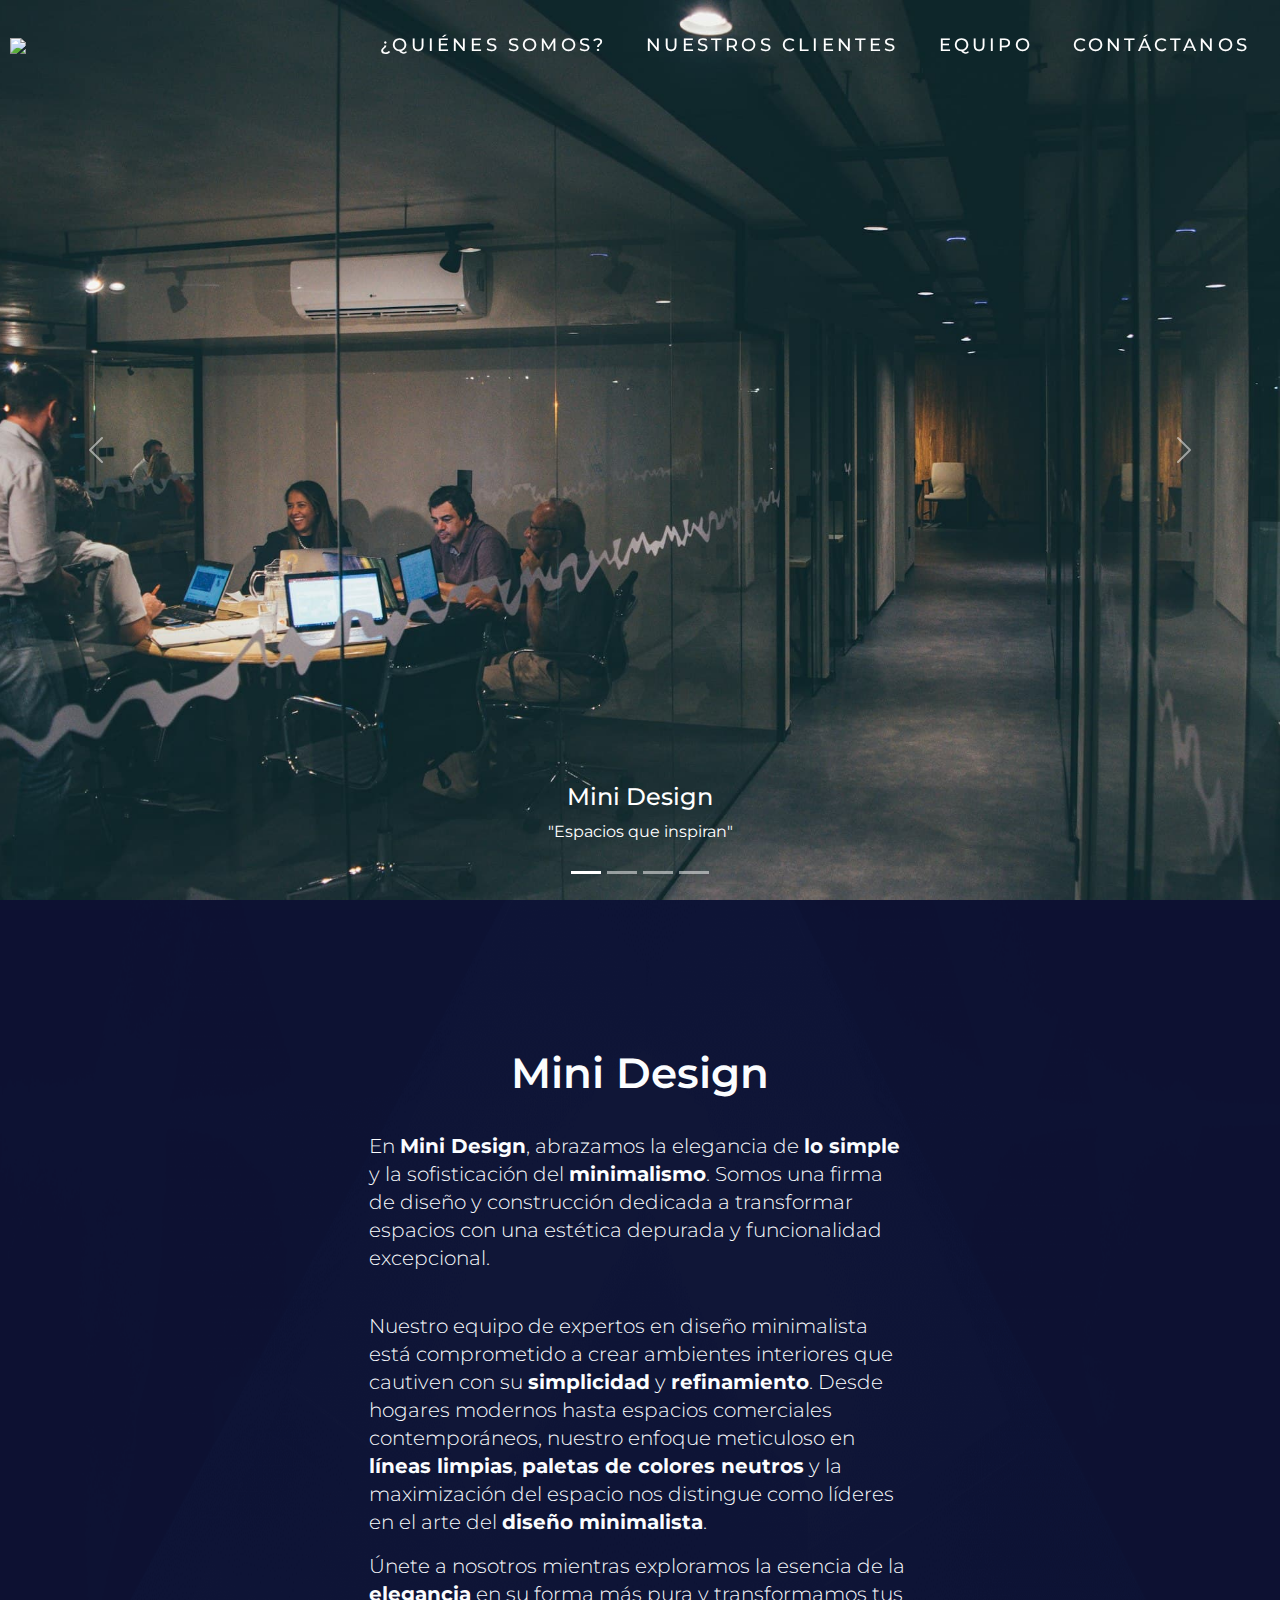
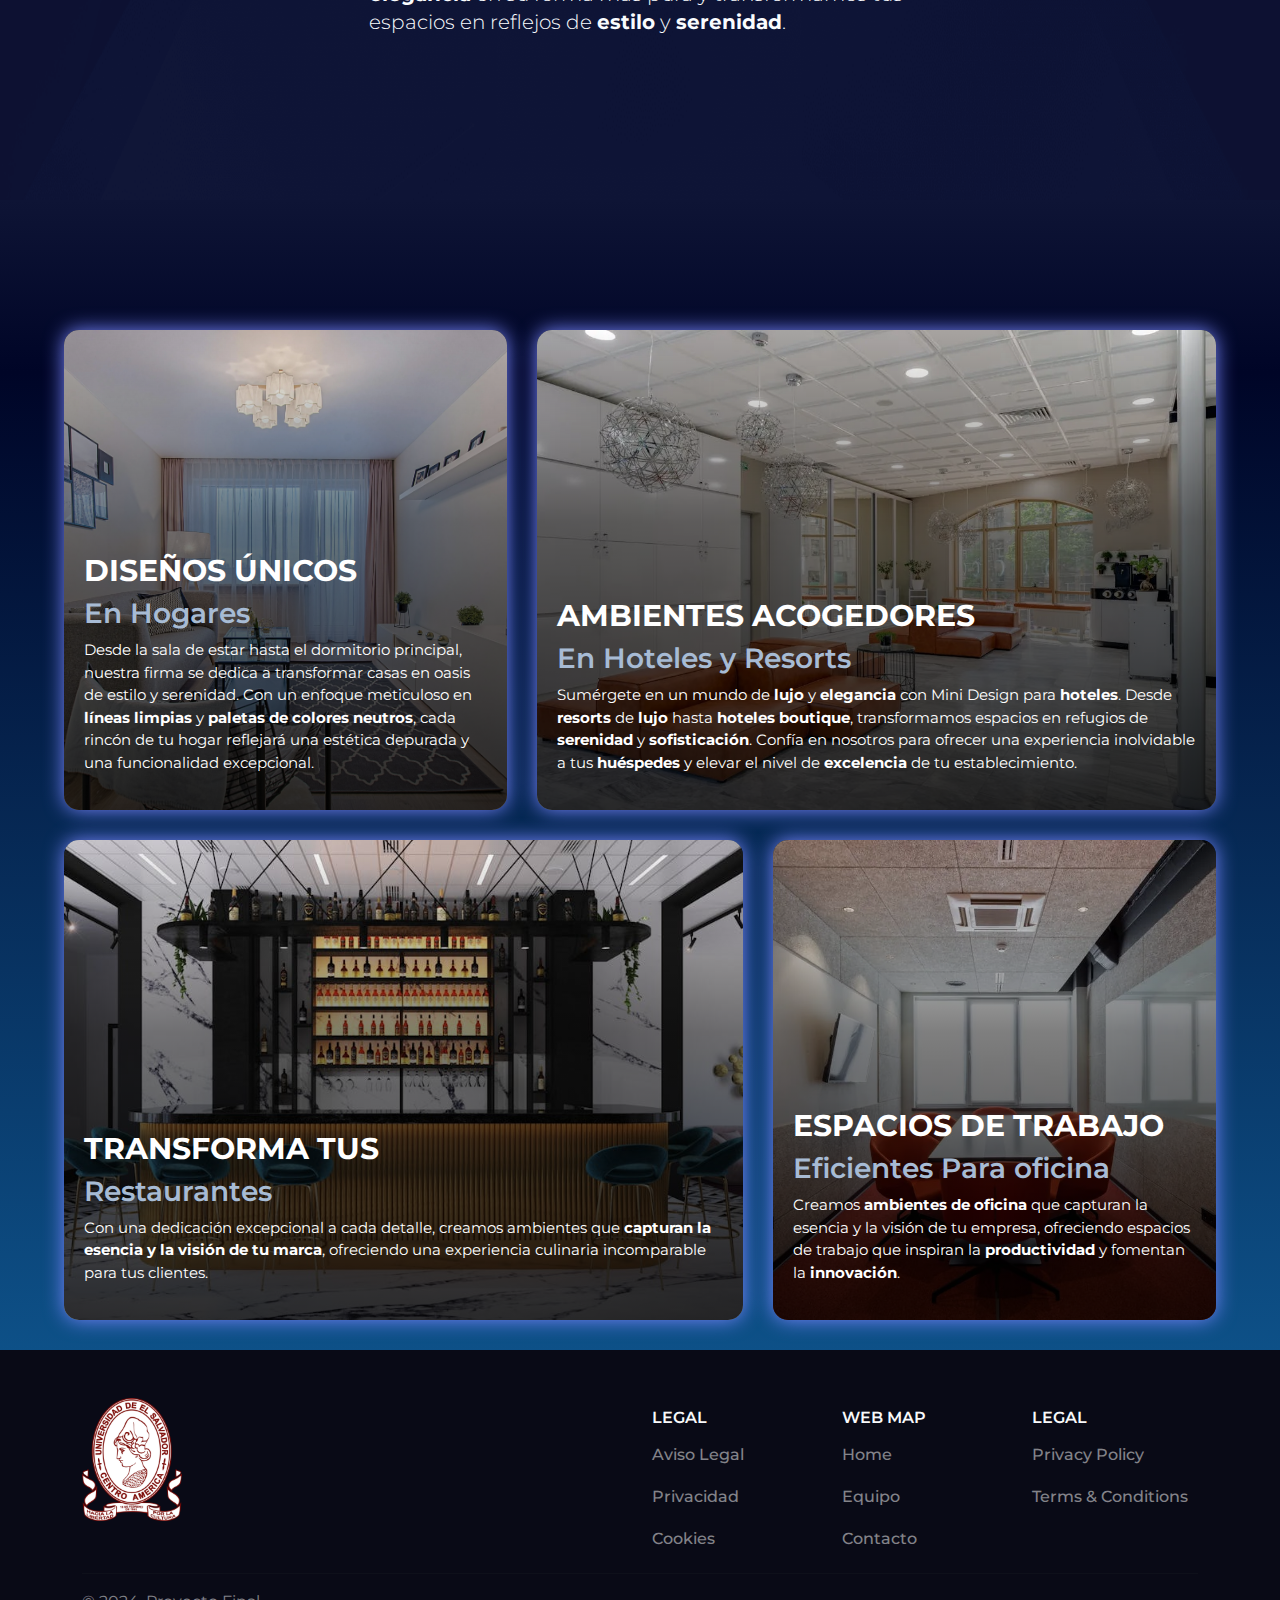
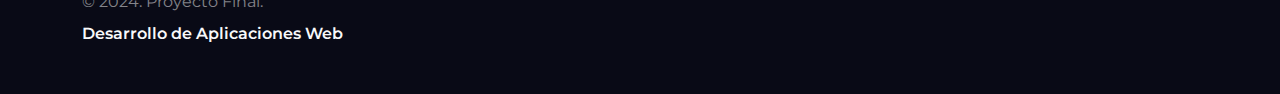
==== index.html @ 5d6b76b4 "📝 Updating Footer Links" ====
<!DOCTYPE html>
<html lang="en">

<head>
  <meta charset="UTF-8">
  <meta name="viewport" content="width=device-width, initial-scale=1.0">
  <title>Index</title>
  <!--BOOTSTRAP-->
  <link href="https://cdn.jsdelivr.net/npm/bootstrap@5.3.3/dist/css/bootstrap.min.css" rel="stylesheet"
    integrity="sha384-QWTKZyjpPEjISv5WaRU9OFeRpok6YctnYmDr5pNlyT2bRjXh0JMhjY6hW+ALEwIH" crossorigin="anonymous">
  <!--CSS-->
  <link rel="stylesheet" href="css/style.css">
</head>

<body>
  <!-- HEADER && NAVBAR-->
  <section id="header">
    <header class="navbar__header navbar__container">
      <navbar class="nav">
        <div class="navbar__logo">
          <a href="#">
            <!-- TODO: CHANGE TO A NEW LOGO-->
            <img src="images/logo.png" width="105">
          </a>
        </div>

        <div class="navbar__list">
          <div class="navbar__hamburger">
            <div class="navbar__bar"></div>
          </div>
          <ul>
            <li><a class="navbar-link" data-after="¿Quiénes somos?" href="about.html">¿Quiénes somos?</a></li>
            <li><a class="navbar-link" data-after="Nuestros clientes" href="#">Nuestros clientes</a></li>
            <li><a class="navbar-link" data-after="Equipo" href="equipo.html">Equipo</a></li>
            <li><a class="navbar-link" data-after="Contáctanos" href="contact.html">Contáctanos</a></li>
          </ul>
        </div>
      </navbar>
    </header>
  </section>

  <!-- SLIDER -->
  <section id="carousel-section">
    <div id="carouselExampleIndicators" class="carousel slide">
      <div class="carousel-indicators">
        <button type="button" data-bs-target="#carouselExampleIndicators" data-bs-slide-to="0" class="active"
          aria-current="true" aria-label="Slide 1"></button>
        <button type="button" data-bs-target="#carouselExampleIndicators" data-bs-slide-to="1"
          aria-label="Slide 2"></button>
        <button type="button" data-bs-target="#carouselExampleIndicators" data-bs-slide-to="2"
          aria-label="Slide 3"></button>
        <button type="button" data-bs-target="#carouselExampleIndicators" data-bs-slide-to="3"
          aria-label="Slide 4"></button>
      </div>

      <div class="carousel-inner">
        <div class="carousel-item active">
          <img src="images/slider/slider-1.jpg" class="d-block" alt="...">
          <div class="carousel-caption  d-md-block">
            <h4>Mini Design</h4>
            <p>"Espacios que inspiran"</p>
          </div>
        </div>
        <div class="carousel-item">
          <img src="images/slider/slider-2.jpg" class="d-block" alt="...">
        </div>
        <div class="carousel-item">
          <img src="images/slider/slider-3.jpg" class="d-block" alt="...">
        </div>
        <div class="carousel-item">
          <img src="images/slider/slider-4.jpg" class="d-block" alt="...">
        </div>
      </div>

      <button class="carousel-control-prev" type="button" data-bs-target="#carouselExampleIndicators"
        data-bs-slide="prev">
        <span class="carousel-control-prev-icon" aria-hidden="true"></span>
        <span class="visually-hidden">Previous</span>
      </button>
      <button class="carousel-control-next" type="button" data-bs-target="#carouselExampleIndicators"
        data-bs-slide="next">
        <span class="carousel-control-next-icon" aria-hidden="true"></span>
        <span class="visually-hidden">Next</span>
      </button>
    </div>
  </section>

  <!-- SUMMARY ABOUT US -->
  <section id="summary-section">
    <div class="summary__container">
      <h1>Mini Design</h1>

      <article class="summary__text">
        <p>
          En <strong>Mini Design</strong>, abrazamos la elegancia de <strong>lo simple</strong> y la sofisticación del
          <strong>minimalismo</strong>. Somos una firma de diseño y construcción dedicada a transformar espacios con una
          estética depurada y funcionalidad excepcional.
        </p>
        <p>
          Nuestro equipo de expertos en diseño minimalista está comprometido a crear ambientes interiores que cautiven
          con su <strong>simplicidad</strong> y <strong>refinamiento</strong>. Desde hogares modernos hasta espacios
          comerciales contemporáneos, nuestro enfoque meticuloso en <strong>líneas limpias</strong>, <strong>paletas de
            colores neutros</strong> y la maximización del espacio nos distingue como líderes en el arte del
          <strong>diseño minimalista</strong>.
        </p>
        <p>
          Únete a nosotros mientras exploramos la esencia de la <strong>elegancia</strong> en su forma más
          pura y transformamos tus espacios en reflejos de <strong>estilo</strong> y <strong>serenidad</strong>.
        </p>
      </article>
    </div>
  </section>

  <!-- BENTO GRID -->
  <section id="bentos">
    <div class="bentos__container">
      <article>
        <div class="bentos__content">
          <h2>Diseños únicos</h2>
          <h3>En Hogares</h3>
          <p>
            Desde la sala de estar hasta el dormitorio principal, nuestra firma se dedica a transformar casas en oasis
            de estilo y serenidad. Con un enfoque meticuloso en <strong>líneas limpias</strong> y <strong>paletas de
            colores neutros</strong>, cada rincón de tu hogar reflejará una estética depurada y una funcionalidad
            excepcional.
          </p>
        </div>
        <div class="bentos__image"></div>
        <div class="bentos__gradient"></div>
      </article>

      
      <article>
        <div class="bentos__content">
          <h2>Ambientes Acogedores</h2>
          <h3>En Hoteles y Resorts</h3>
          <p>
            Sumérgete en un mundo de <strong>lujo</strong> y <strong>elegancia</strong> con Mini Design para
            <strong>hoteles</strong>.
            Desde <strong>resorts</strong> de <strong>lujo</strong> hasta <strong>hoteles boutique</strong>,
            transformamos espacios en
            refugios de <strong>serenidad</strong> y <strong>sofisticación</strong>. Confía en nosotros para ofrecer una
            experiencia
            inolvidable a tus <strong>huéspedes</strong> y elevar el nivel de <strong>excelencia</strong> de tu
            establecimiento.
          </p>
        </div>
        <div class="bentos__image"></div>
        <div class="bentos__gradient"></div>
      </article>
      
      <article>
        <div class="bentos__content">
          <h2>Transforma tus</h2>
          <h3>Restaurantes</h3>
          <p>
            Con una dedicación excepcional a cada detalle, creamos ambientes que <strong>capturan la esencia
            y la visión de tu marca</strong>, ofreciendo una experiencia culinaria incomparable para tus clientes.
          </p>

        </div>
        <div class="bentos__image"></div>
        <div class="bentos__gradient"></div>
      </article>

      <article>
        <div class="bentos__content">
          <h2>Espacios de Trabajo</h2>
          <h3>Eficientes Para oficina</h3>
          <p>
            Creamos <strong>ambientes de oficina</strong> 
            que capturan la esencia y la visión de tu empresa, ofreciendo espacios de trabajo que inspiran la 
            <strong>productividad</strong> y fomentan la <strong>innovación</strong>.
          </p>
        </div>
        <div class="bentos__image"></div>
        <div class="bentos__gradient"></div>
      </article>
    </div>
  </section>

  <footer id="footer">
    <section class="py-5 py-xl-8 py-xxl-9">
      <div class="container overflow-hidden">
        <div class="row gy-5 gy-md-0 align-items-start">
          <div class="col-sm-12 col-md-6 text-center text-md-start">
            <img width="100px" src="images/ues-logo.webp">
          </div>
  
          <div class="footer__col col-sm-12 col-md-2 text-center text-md-start d-flex flex-column">
            <div class="footer_heading text-center text-md-start mt-2 fs-7 text-light">
              LEGAL
            </div>
            <a class="text-white-50 text-decoration-none" href="./legal.html"><h6>Aviso Legal</h6></a>
            <a class="text-white-50 text-decoration-none" href="./privacidad.html"><h6>Privacidad</h6></a>
            <a class="text-white-50 text-decoration-none" href="./cookies.html"><h6>Cookies</h6></a>
          </div>

          <div class="footer__col col-sm-12 col-md-2 text-center text-md-start d-flex flex-column">
            <div class="footer_heading text-center text-md-start mt-2 fs-7 text-light">
              WEB MAP
            </div>
            <a class="text-white-50 text-decoration-none" href="./index.html"><h6>Home</h6></a>
            <a class="text-white-50 text-decoration-none" href="./equipo.html"><h6>Equipo</h6></a>
            <a class="text-white-50 text-decoration-none" href="./contact.html"><h6>Contacto</h6></a>
          </div>

          <div class="footer__col col-sm-12 col-md-2 text-center text-md-start d-flex flex-column">
            <div class="footer_heading text-center text-md-start mt-2 fs-7 text-light">
              LEGAL
            </div>
            <a class="text-white-50 text-decoration-none" href="./privacidad.html"><h6>Privacy Policy</h6></a>
            <a class="text-white-50 text-decoration-none" href=""><h6>Terms & Conditions</h6></a>
          </div>
        </div>
        <hr>
  
        <div class="row">
          <div class="col-xs-12 col-md-6 order-1 order-md-0 ">
            <div class="copyright text-center text-md-start text-white-50">
              &copy; 2024. Proyecto Final.
            </div>
            <div class="footer_heading text-center text-md-start mt-2 fs-7 text-light">
              Desarrollo de Aplicaciones Web
            </div>
          </div>
        </div>
    </section>
  </footer>

  <script src="https://cdn.jsdelivr.net/npm/bootstrap@5.3.3/dist/js/bootstrap.bundle.min.js"
    integrity="sha384-YvpcrYf0tY3lHB60NNkmXc5s9fDVZLESaAA55NDzOxhy9GkcIdslK1eN7N6jIeHz"
    crossorigin="anonymous"></script>
  <script src="js/script.js"></script>
</body>

</html>
---- css/style.css ----
@import url("https://fonts.googleapis.com/css2?family=Montserrat:ital,wght@0,100..900;1,100..900&display=swap");

*,
*::before,
*::after {
  padding: 0;
  margin: 0;
  box-sizing: border-box;
  list-style: none;
  text-decoration: none;
  scroll-behavior: smooth;
  font-family: "Montserrat", sans-serif;
}

/* CUSTOM PROPERTIES*/
:root {
  --blue: #000527;
  --white: #fff;
  --bento-shadow: #7886ff;
  --footer: #090a16;
}

/* NAVBAR SECTION */
.navbar__container {
  display: flex;
  align-items: center;
  justify-content: center;
}

#header {
  position: fixed;
  top: 0;
  left: 0;
  width: 100vw;
  height: auto;
  z-index: 3;
  animation: blur linear both;
  animation-timeline: scroll();
  animation-range: 0 500px;

  & .navbar__header {
    min-height: 90px;

    & .nav {
      display: flex;
      align-items: center;
      justify-content: space-between;
      height: 100%;
      width: 100%;
      max-width: 1300px;
      padding: 0 10px;
    }
  }

  & .navbar__list {
    & ul {
      z-index: 1;
      position: absolute;
      background-color: var(--blue);
      top: 0;
      left: 0;
      height: 100vh;
      width: 100vw;
      display: flex;
      justify-content: center;
      flex-direction: column;
      align-items: center;
      overflow-x: hidden;
      transform: translate(100%, 0);
      transition: 0.5s ease transform;
      margin-bottom: 0;

      &.active {
        transform: translate(0, 0);
        padding: 0;
      }
    }

    & ul li:hover a::after {
      letter-spacing: initial;
      transform: translate(-50%, -50%) scale(1);
    }

    & ul a {
      font-size: 18px;
      font-weight: 500;
      letter-spacing: 0.2rem;
      color: #fff;
      text-transform: uppercase;
      padding: 20px;
      display: inline-block;
      text-decoration: none;

      &::after {
        content: attr(data-after);
        position: absolute;
        text-align: center;
        top: 50%;
        left: 50%;
        transform: translate(-50%, -50%) scale(0);
        font-size: 13rem;
        color: rgb(240, 248, 255, 0.021);
        transition: 0.4s ease letter-spacing;
        z-index: -1;
      }
    }
  }

  /* HAMBURGER */
  & .navbar__hamburger {
    position: relative;
    display: inline-block;
    width: 60px;
    height: 60px;
    border: 3px solid #fff;
    border-radius: 50%;
    z-index: 2;
    cursor: pointer;

    display: flex;
    align-items: center;
    justify-content: center;
    transform: scale(0.8);
    margin-right: 20px;

    &.active .navbar__bar::before {
      bottom: 0;
    }

    &.active .navbar__bar::after {
      top: 0;
    }

    & .navbar__bar {
      position: relative;
      width: 30px;
      height: 2px;
      background-color: #fff;
      z-index: -1;
    }
  }

  .navbar__bar::after,
  .navbar__bar::before {
    content: "";
    position: absolute;
    width: 100%;
    height: 100%;
    left: 0;
    background-color: #fff;
    transition: 0.3s ease;
    transition-property: top, bottom;
  }

  .navbar__bar::after {
    top: 8px;
  }

  ::before {
    bottom: 8px;
  }

  /* HAMBURGER EFFECT */
  & .navbar__hamburger::after {
    z-index: 6;
    content: "";
    position: absolute;
    width: 100%;
    height: 100%;
    border-radius: 50%;
    border: 3px solid #fff;
    animation: pulse 1s linear both infinite;
  }
}

#carousel-section {
  overflow: hidden;

  & .carousel {
    & img {
      width: 100vw;
      height: 100vh;
      object-fit: cover;
      aspect-ratio: 1 / 1;
    }

    & .carousel-inner {
      height: 100vh;
      min-width: 100vw;
    }
  }

  & .carousel-indicators.deactive {
    display: none;
  }
}

/* SUMMARY ABOUT US */
#summary-section {
  position: relative;
  min-height: 90vh;
  max-width: 100vw;
  font-size: 20px;
  color: var(--white);
  line-height: 1.4;
  font-weight: 300;
  display: flex;
  justify-content: center;
  align-items: center;
  background-color: var(--blue);
  text-align: center;
  overflow: hidden;

  &::before {
    content: "";
    position: absolute;
    inset: 0;
    background-image: url(/images/home-bg-1.png);
    background-size: 100vw calc(100% + 180px);
    background-position: 0 -171px;
    background-repeat: no-repeat;
    opacity: 0.5;
  }

  & .summary__container {
    padding: 30px 0;
    display: flex;
    flex-direction: column;
    gap: 25px;
    width: 80vw; /* ADD DESKTOP */
    max-width: 1300px;
    text-align: center;

    & h1 {
      display: block;
      font-size: 42px;
      font-weight: 600;
      line-height: 1.22;
    }

    & .summary__text {
      text-align: left;

      & p:first-child {
        margin-bottom: 2.5rem;
      }

      & strong {
        font-weight: bold;
      }
    }
  }

  /* ABOUT US*/
  & .summary__container_contact {
    z-index: 2;
    width: 90vw;
    display: flex;
    justify-content: center;
    align-items: center;

    & .summary__text {
      width: 100%;
    }
  }
}

/* WE ARE SECTION */
#we_are-section {
  position: relative;
  min-height: 90vh;
  max-width: 100vw;
  font-size: 20px;
  color: var(--white);
  line-height: 1.4;
  font-weight: 300;
  display: flex;
  justify-content: center;
  align-items: center;
  background-color: var(--blue);
  text-align: center;

  & .we_are__container {
    padding: 30px 0;
    display: flex;
    flex-direction: column;
    gap: 25px;
    width: 80vw;
    /* ADD DESKTOP */
    max-width: 1300px;
    text-align: center;
    margin-top: 75px;

    & h1 {
      display: block;
      font-size: 42px;
      font-weight: 600;
      line-height: 1.22;
    }

    & .we_are__text {
      text-align: left;

      & p:first-child {
        margin-bottom: 2.5rem;
      }

      & strong {
        font-weight: bold;
      }
    }
  }
}

#bentos {
  padding: 30px;
  min-height: 100vh;
  display: flex;
  justify-content: center;
  align-items: center;
  background: linear-gradient(to bottom, #0e1435 0%, #000527 15%, #1682c7 156%);

  & .bentos__container {
    width: 100vw;
    display: grid;
    grid-template-columns: repeat(10, 1fr);
    grid-auto-rows: 30rem;
    gap: 35px;

    & article {
      position: relative;
      font-size: 15px;
      box-shadow: 0 0 20px 0px var(--bento-shadow);
      border-radius: 15px;
      overflow: hidden;

      & .bentos__image {
        position: absolute;
        top: 0;
        bottom: 0;
        width: 100%;
        height: 100%;
        background: url(/images/bento-house.webp);
        background-position: center;
        background-size: cover;
        transition: scale 1s ease-in-out;
        z-index: 0;
      }

      & .bentos__gradient {
        position: absolute;
        top: 0;
        bottom: 0;
        width: 100%;
        height: 100%;
        background: linear-gradient(
          to bottom,
          transparent 0%,
          rgba(0, 0, 0, 0.5) 40%,
          rgba(0, 0, 0, 0.8) 100%
        );
        z-index: 1;
      }

      & .bentos__content {
        position: relative;
        display: flex;
        flex-direction: column;
        justify-content: flex-end;
        height: 100%;
        width: 100%;
        padding: 6px;
        z-index: 2;
        color: #fff;
        padding: 20px;

        &:hover + .bentos__image {
          scale: 1.2;
        }

        & h2 {
          font-weight: bold;
          font-size: 30px;
          text-transform: uppercase;
        }

        & h3 {
          font-weight: 600;
          color: rgba(167, 187, 212, 8);
        }
      }
    }

    & article:nth-child(1) {
      grid-column: span 10;
    }

    & article:nth-child(2) {
      grid-column: span 10;
      & .bentos__image {
        background-image: url(/images/bento-hotel.webp);
      }
    }
    & article:nth-child(3) {
      grid-column: span 10;
      & .bentos__image {
        background-image: url(/images/bento-restaurant.webp);
      }
    }
    & article:nth-child(4) {
      grid-column: span 10;
      & .bentos__image {
        background-image: url(/images/bento-office.webp);
      }
    }
  }
}

#footer {
  background-color: var(--footer);

  & .footer_heading {
    font-weight: 600;
  }

  & .footer__col {
    gap: 15px;

    & a {
      transition: color 0.5s ease-in-out;
    }

    & a:hover {
      color: var(--white) !important;
    }
  }
}

/* EQUIPO */
#equipo {
  min-height: 100vh;
  display: flex;
  flex-direction: column;
  justify-content: center;
  align-items: center;
  padding: 0 20px;
  background-color: var(--blue);

  & .equipo__container {
    display: flex;
    justify-content: center;
    align-items: center;
    flex-direction: row;
    flex-wrap: wrap;
    padding: 150px 0;
    gap: 16px;
  }

  & .equipo__img {
    position: relative;
    overflow: hidden;

    & img {
      width: 100%;
      height: 100%;
      object-fit: contain;
    }

    & img.grayscale {
      filter: grayscale(1);
    }

    & img.normal {
      position: absolute;
      opacity: 0;
      top: 1px;
      left: 0;

      &:hover {
        animation: 500ms breath-animation forwards;
      }
    }
  }
}

/* TABLET */
@media (min-width: 768px) {
  /*TODO: ADD NAVBAR TABLET DESIGN IF NEEDED*/

  /* SUMMARY ABOUT US */
  #summary-section {
    min-height: 66vh;
    padding: 100px 0;

    & .summary__container {
      padding: 0;
    }
  }

  /* BENTO DESIGN */
  #bentos {
    & .bentos__container {
      gap: 30px;
      width: 90vw;
      padding-top: 100px;

      & article:nth-child(1) {
        grid-column: span 4;
      }

      & article:nth-child(2) {
        grid-column: span 6;
      }
      & article:nth-child(3) {
        grid-column: span 6;
      }
      & article:nth-child(4) {
        grid-column: span 4;
      }
    }
  }

  /* WE ARE SECTION */
  #we_are-section {
    min-height: 66vh;
    padding: 100px 0;

    & .we_are__container {
      padding: 0;
    }
  }

  /* EQUIPO */
  #equipo {
    & .equipo__container {
      & .equipo__item {
        flex-basis: 45%;
      }
    }
  }
}

/* DESKTOP */
@media (min-width: 1200px) {
  #header {
    & .navbar__list ul {
      position: initial;
      height: auto;
      width: auto;
      background-color: transparent;
      flex-direction: row;
      justify-content: center;
      align-items: center;
      transform: initial;
      transition: initial;

      & a {
        &::after {
          display: none;
        }
      }
    }

    /* HAMBURGER */
    .navbar__hamburger {
      display: none;
    }
  }

  #carousel-section {
    & .carousel-indicators.deactive {
      display: flex;
    }

    & .carousel {
      & img {
        width: 100%;
        height: 100vh;
        object-fit: cover;
        aspect-ratio: none;
      }
    }
  }

  /* SUMMARY ABOUT US */
  #summary-section {
    min-height: 100vh;

    &::before {
      background-size: 100vw calc(100% + 400px);
      background-position: 0 -314px;
    }

    & .summary__container {
      padding: 0;
      width: 42.3vw;
      max-width: 1300px;
    }

    & .summary__container_contact {
      padding: 0;
      width: 42.3vw;
      max-width: 1300px;
      z-index: 2;
    }
  }

  /* BENTO DESIGN */
  #bentos {
    & .bentos__container {
      gap: 30px;
      max-width: 1300px;
    }
  }

  /* EQUIPO */
  #equipo {
    & .equipo__container {
      flex-wrap: nowrap;
    }

    & .equipo__container {
      & .equipo__item {
        flex-basis: unset;
      }
    }
  }

  /* WE ARE SECTION */
  #we_are-section {
    min-height: 100vh;

    & .we_are__container {
      padding: 0;
      width: 60vw;
      max-width: 1300px;
    }
  }
}

/* KEYFRAMES */
@keyframes pulse {
  0% {
    opacity: 1;
    transform: scale(1);
  }

  100% {
    opacity: 0;
    transform: scale(1.3);
  }
}

@keyframes blur {
  to {
    box-shadow: 0px 5px 50px -5px hsl(0, 0, 0, 0.1) 0px 5px 0px 1px hsl(0, 0, 0, 0.1);
    background-color: rgba(0, 0, 0 / 0.3);
    backdrop-filter: blur(10px);
  }
}

@keyframes breath-animation {
  0% {
    opacity: 0;
  }
  100% {
    opacity: 1;
  }
}

/* DISPLAY */

.center {
  text-align: center;
}

/* CONTAC PAGE  XD */
.texto-derecha {
  text-align: left;
}

.texto-centro {
  text-align: center;
}

textarea {
  width: 300px;
  height: 150px;
}

.form {
  width: auto;
  background: #090a16;
  backdrop-filter: blur(5px);
  padding: 30px;
  margin: auto;
  margin-top: 100px;
  border-radius: 25px;
  font-family: 'Calibri';
  color: white;
  box-shadow: 7px 13px 37px #0e1435;
  border: 1px solid #fff;
}

.form h4 {
  font-size: 30px;
  margin-bottom: 20px;
}

.controls {
width: 100%;
background: #090a16;
padding: 10px;
border-radius: 4px;
margin-bottom: 16px;
border: 1px solid #fff;
font-family: 'Calibri';
font-size: 18px;
color: white;
}

.controls::placeholder {
  color: white;
}

.form .boton {
width: 100%;
background: #090a16;
border: none;
border: 1px solid #fff;
padding: 12px;
color: white;
margin: 16px 0;
font-size: 20px;
}


.contenedor_contact {
  display: flex;
  justify-content: center;
  align-items: center;
  width: auto;
  margin: 0 auto; 
  background-color: #090a16; 
  padding: 25px; 
  border: 1px solid #fff; 
  border-radius: 25px; 
  margin-bottom: 25px;

  & section {
    display: flex;
    flex-wrap: wrap;
    gap: 16px;
    justify-content: space-around;
  }
}

.contenedor_contact section {
  display: flex; 
  justify-content: space-evenly; 
}

.texto-centro {
  text-align: center; 
}

.rectangular-text {
  border: 1px solid #fff; 
  border-radius: 25px;
  padding: 10px; 
  width: 80%; 
  margin: 50px auto;
  background-color: #090a16;
}
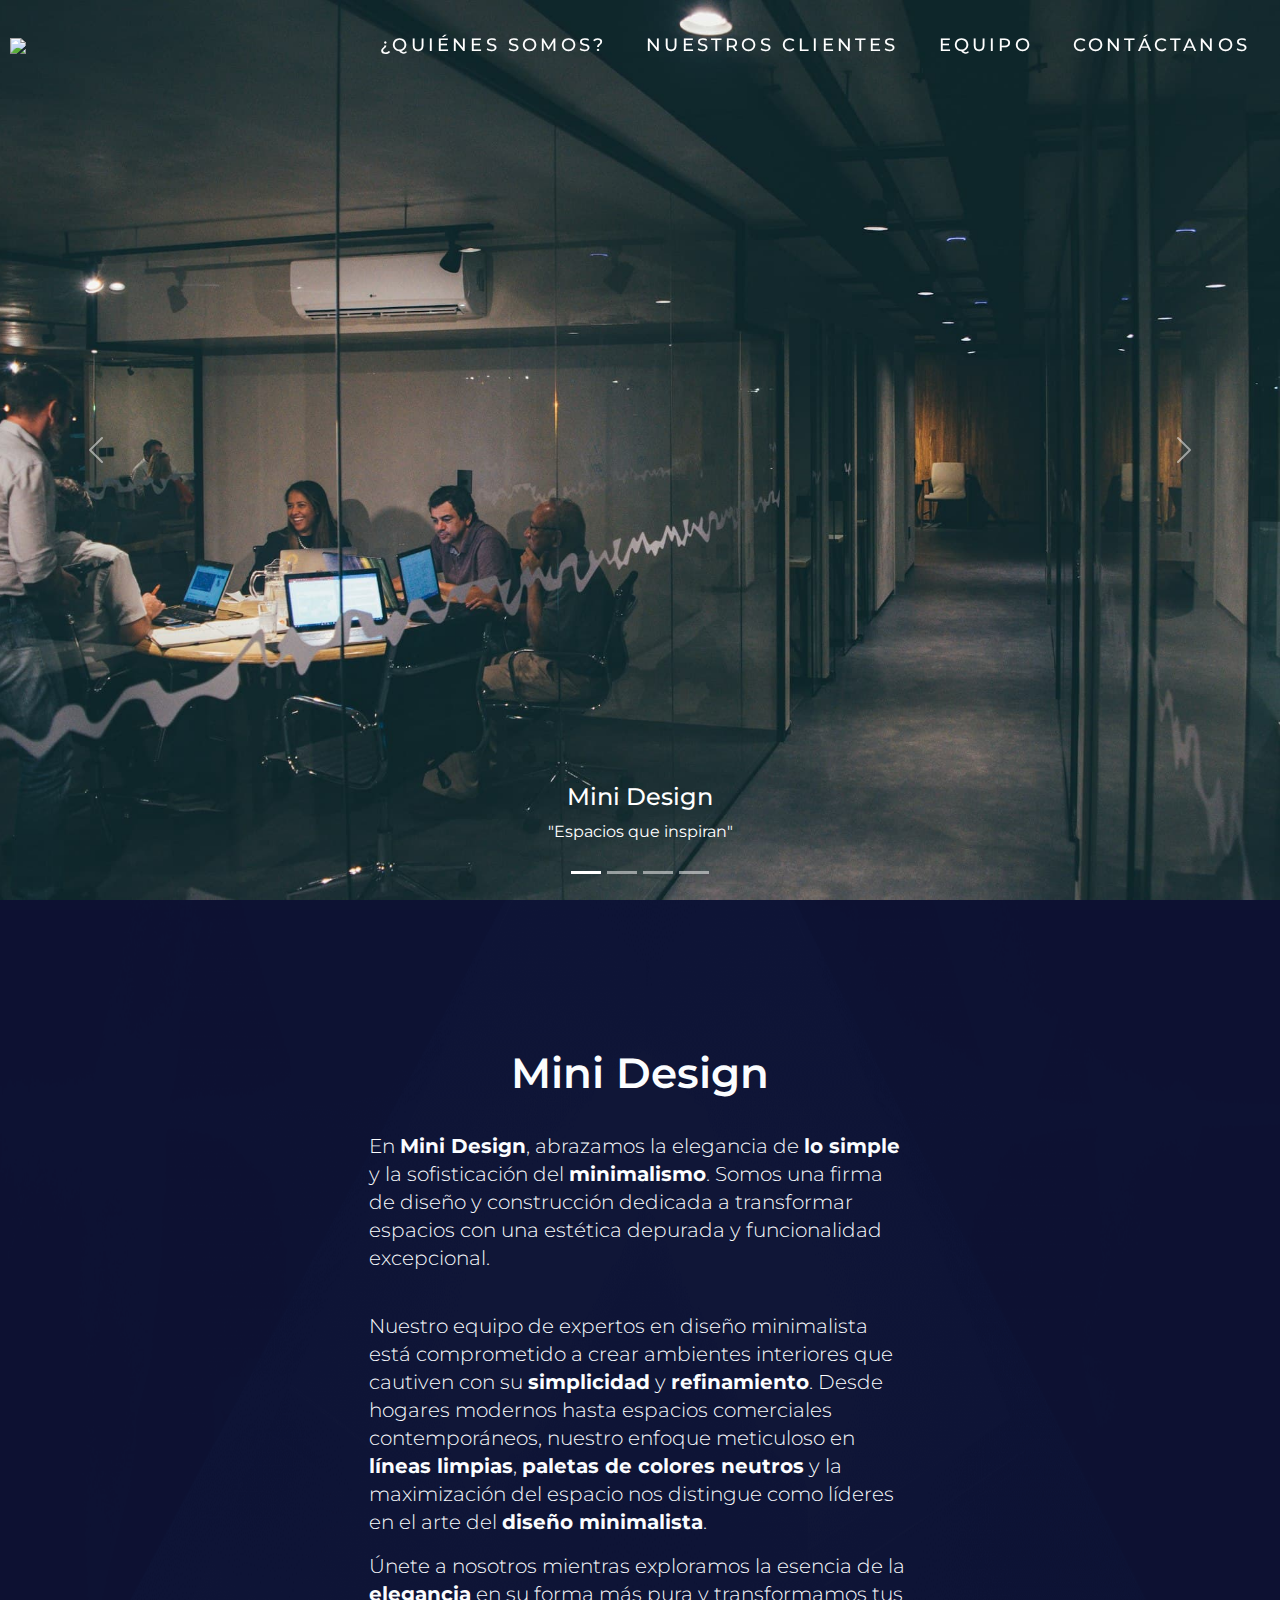
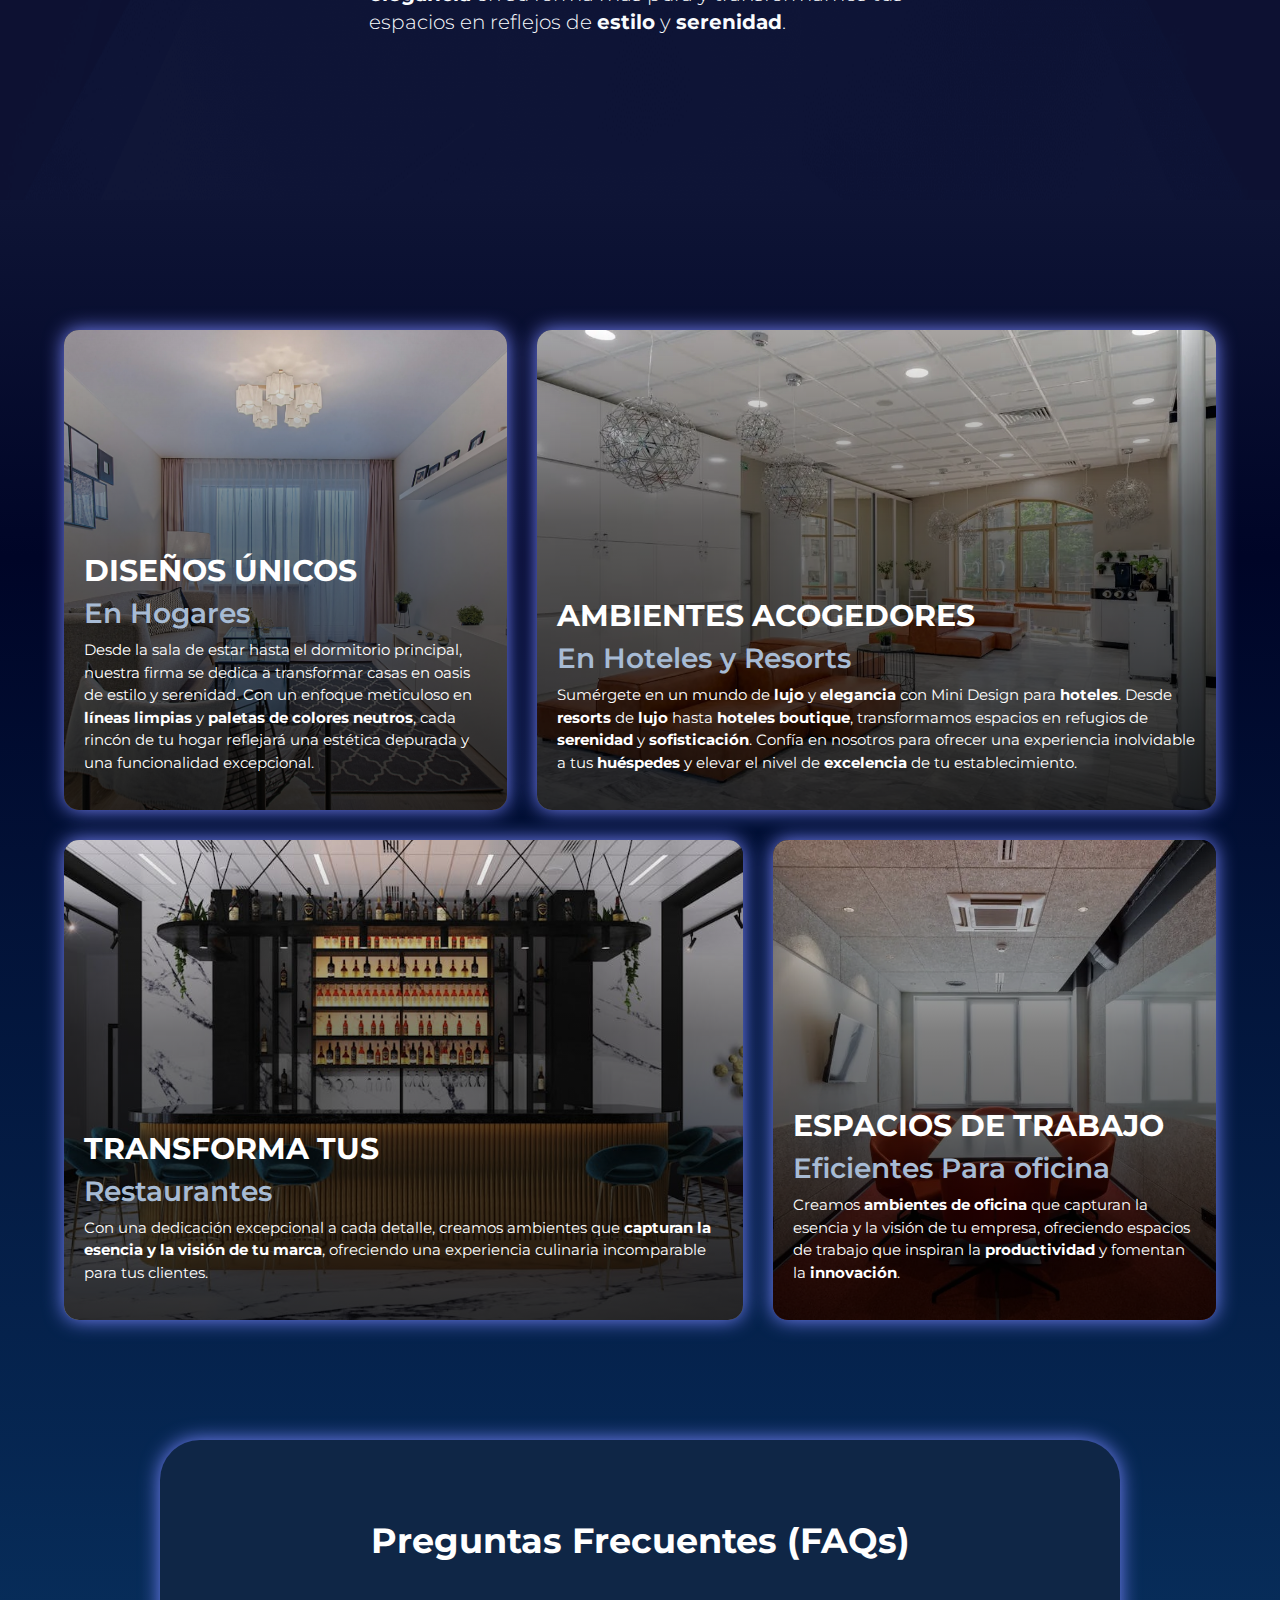
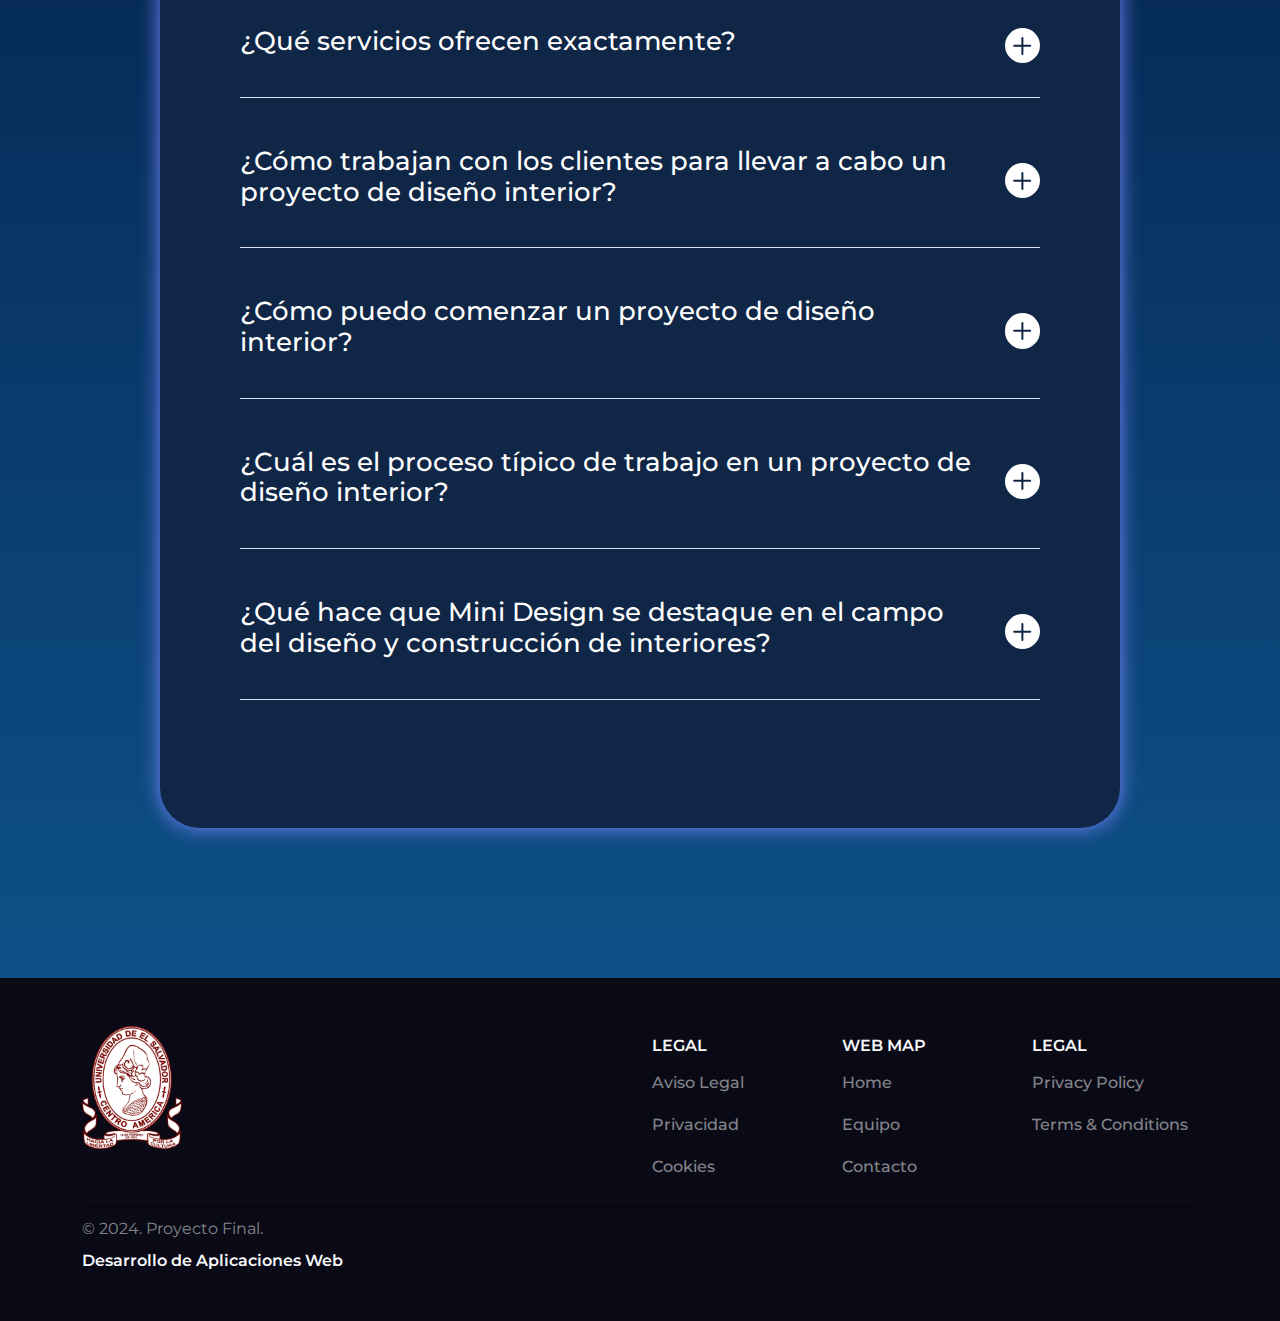
==== commit 15a19baf: "📄add FAQs to index" ====
--- a/index.html
+++ b/index.html
@@ -29,10 +29,10 @@
             <div class="navbar__bar"></div>
           </div>
           <ul>
-            <li><a class="navbar-link" data-after="¿Quiénes somos?" href="about.html">¿Quiénes somos?</a></li>
-            <li><a class="navbar-link" data-after="Nuestros clientes" href="#">Nuestros clientes</a></li>
-            <li><a class="navbar-link" data-after="Equipo" href="equipo.html">Equipo</a></li>
-            <li><a class="navbar-link" data-after="Contáctanos" href="contact.html">Contáctanos</a></li>
+            <li><a class="navbar-link" data-after="¿Quiénes somos?" href="./about.html">¿Quiénes somos?</a></li>
+            <li><a class="navbar-link" data-after="Nuestros clientes" href="./clientes.html">Nuestros clientes</a></li>
+            <li><a class="navbar-link" data-after="Equipo" href="./equipo.html">Equipo</a></li>
+            <li><a class="navbar-link" data-after="Contáctanos" href="./contact.html">Contáctanos</a></li>
           </ul>
         </div>
       </navbar>
@@ -121,7 +121,7 @@
           <p>
             Desde la sala de estar hasta el dormitorio principal, nuestra firma se dedica a transformar casas en oasis
             de estilo y serenidad. Con un enfoque meticuloso en <strong>líneas limpias</strong> y <strong>paletas de
-            colores neutros</strong>, cada rincón de tu hogar reflejará una estética depurada y una funcionalidad
+              colores neutros</strong>, cada rincón de tu hogar reflejará una estética depurada y una funcionalidad
             excepcional.
           </p>
         </div>
@@ -129,7 +129,7 @@
         <div class="bentos__gradient"></div>
       </article>
 
-      
+
       <article>
         <div class="bentos__content">
           <h2>Ambientes Acogedores</h2>
@@ -148,14 +148,14 @@
         <div class="bentos__image"></div>
         <div class="bentos__gradient"></div>
       </article>
-      
+
       <article>
         <div class="bentos__content">
           <h2>Transforma tus</h2>
           <h3>Restaurantes</h3>
           <p>
             Con una dedicación excepcional a cada detalle, creamos ambientes que <strong>capturan la esencia
-            y la visión de tu marca</strong>, ofreciendo una experiencia culinaria incomparable para tus clientes.
+              y la visión de tu marca</strong>, ofreciendo una experiencia culinaria incomparable para tus clientes.
           </p>
 
         </div>
@@ -168,14 +168,107 @@
           <h2>Espacios de Trabajo</h2>
           <h3>Eficientes Para oficina</h3>
           <p>
-            Creamos <strong>ambientes de oficina</strong> 
-            que capturan la esencia y la visión de tu empresa, ofreciendo espacios de trabajo que inspiran la 
+            Creamos <strong>ambientes de oficina</strong>
+            que capturan la esencia y la visión de tu empresa, ofreciendo espacios de trabajo que inspiran la
             <strong>productividad</strong> y fomentan la <strong>innovación</strong>.
           </p>
         </div>
         <div class="bentos__image"></div>
         <div class="bentos__gradient"></div>
       </article>
+    </div>
+
+    <div class="FAQ-container">
+      <div class="accordion__wrapper">
+        <h1 class="accordion__title">Preguntas Frecuentes (FAQs)</h1>
+    
+        <!-- Accordion 1  -->
+        <div class="accordion">
+          <div class="accordion__header">
+            <h2 class="accordion__question">¿Qué servicios ofrecen exactamente?</h2>
+            <div class="accordion__icon">
+              <div class="accorddion-ic"></div>
+            </div>
+          </div>
+          <div class="accordion__content">
+            <p class="accordion__answer">
+              En Mini Design nos especializamos en transformar espacios interiores en obras de arte funcionales y estéticamente
+              agradables. Nuestro equipo de diseñadores y constructores trabaja en estrecha colaboración con nuestros clientes para
+              convertir sus visiones en realidad, ya sea en proyectos residenciales o comerciales.
+            </p>
+          </div>
+        </div>
+
+        <!-- Accordion 2  -->
+        <div class="accordion">
+          <div class="accordion__header">
+            <h2 class="accordion__question">¿Cómo trabajan con los clientes para llevar a cabo un proyecto de diseño interior?</h2>
+            <div class="accordion__icon">
+              <div class="accorddion-ic"></div>
+            </div>
+          </div>
+          <div class="accordion__content">
+            <p class="accordion__answer">
+              En Mini Design, nos comprometemos a ofrecer un servicio personalizado y de alta calidad. Trabajamos en estrecha
+              colaboración con nuestros clientes desde el concepto inicial hasta la finalización del proyecto, centrándonos en la
+              excelencia en el diseño y la ejecución para asegurar su satisfacción.
+            </p>
+          </div>
+        </div>
+    
+        <!-- Accordion 3 -->
+        <div class="accordion">
+          <div class="accordion__header">
+            <h2 class="accordion__question">¿Cómo puedo comenzar un proyecto de diseño interior?</h2>
+            <div class="accordion__icon">
+              <div class="accorddion-ic"></div>
+            </div>
+          </div>
+          <div class="accordion__content">
+            <p class="accordion__answer">
+              Para comenzar un proyecto con Mini Design, simplemente contáctanos a través de nuestro sitio web o por teléfono para
+              programar una consulta inicial. Durante esta consulta, discutiremos tus ideas, objetivos y requisitos específicos, y
+              trabajaremos juntos para desarrollar un plan personalizado que se adapte a tus necesidades.
+            </p>
+          </div>
+        </div>
+    
+        <!-- Accordion 4 -->
+        <div class="accordion">
+          <div class="accordion__header">
+            <h2 class="accordion__question">¿Cuál es el proceso típico de trabajo en un proyecto de diseño interior?</h2>
+            <div class="accordion__icon">
+              <div class="accorddion-ic"></div>
+            </div>
+          </div>
+          <div class="accordion__content">
+            <p class="accordion__answer">
+              Nuestro proceso comienza con una consulta inicial para comprender tus necesidades y objetivos. Luego, nuestro equipo
+              desarrollará conceptos y propuestas de diseño que se ajusten a tus preferencias. Una vez aprobado el diseño,
+              procedemos con la ejecución del proyecto, gestionando todos los aspectos de la construcción y la instalación para
+              garantizar un resultado final excepcional.
+            </p>
+          </div>
+        </div>
+    
+        <!-- Accordion 5 -->
+        <div class="accordion">
+          <div class="accordion__header">
+            <h2 class="accordion__question">¿Qué hace que Mini Design se destaque en el campo del diseño y construcción de interiores?</h2>
+            <div class="accordion__icon">
+              <div class="accorddion-ic"></div>
+            </div>
+          </div>
+          <div class="accordion__content">
+            <p class="accordion__answer">
+              Mini Design se destaca en el campo del diseño y construcción de interiores por varias razones, y una de las
+              principales es nuestra maestría en el estilo minimalista. Nos hemos convertido en líderes reconocidos en este ámbito
+              gracias a nuestra capacidad para crear espacios excepcionales que fusionan la funcionalidad con la estética de una
+              manera sutil y elegante.
+            </p>
+          </div>
+        </div>
+      </div>
     </div>
   </section>
 
@@ -186,35 +279,51 @@
           <div class="col-sm-12 col-md-6 text-center text-md-start">
             <img width="100px" src="images/ues-logo.webp">
           </div>
-  
+
           <div class="footer__col col-sm-12 col-md-2 text-center text-md-start d-flex flex-column">
             <div class="footer_heading text-center text-md-start mt-2 fs-7 text-light">
               LEGAL
             </div>
-            <a class="text-white-50 text-decoration-none" href="./legal.html"><h6>Aviso Legal</h6></a>
-            <a class="text-white-50 text-decoration-none" href="./privacidad.html"><h6>Privacidad</h6></a>
-            <a class="text-white-50 text-decoration-none" href="./cookies.html"><h6>Cookies</h6></a>
+            <a class="text-white-50 text-decoration-none" href="./legal.html">
+              <h6>Aviso Legal</h6>
+            </a>
+            <a class="text-white-50 text-decoration-none" href="./privacidad.html">
+              <h6>Privacidad</h6>
+            </a>
+            <a class="text-white-50 text-decoration-none" href="./cookies.html">
+              <h6>Cookies</h6>
+            </a>
           </div>
 
           <div class="footer__col col-sm-12 col-md-2 text-center text-md-start d-flex flex-column">
             <div class="footer_heading text-center text-md-start mt-2 fs-7 text-light">
               WEB MAP
             </div>
-            <a class="text-white-50 text-decoration-none" href="./index.html"><h6>Home</h6></a>
-            <a class="text-white-50 text-decoration-none" href="./equipo.html"><h6>Equipo</h6></a>
-            <a class="text-white-50 text-decoration-none" href="./contact.html"><h6>Contacto</h6></a>
+            <a class="text-white-50 text-decoration-none" href="./index.html">
+              <h6>Home</h6>
+            </a>
+            <a class="text-white-50 text-decoration-none" href="./equipo.html">
+              <h6>Equipo</h6>
+            </a>
+            <a class="text-white-50 text-decoration-none" href="./contact.html">
+              <h6>Contacto</h6>
+            </a>
           </div>
 
           <div class="footer__col col-sm-12 col-md-2 text-center text-md-start d-flex flex-column">
             <div class="footer_heading text-center text-md-start mt-2 fs-7 text-light">
               LEGAL
             </div>
-            <a class="text-white-50 text-decoration-none" href="./privacidad.html"><h6>Privacy Policy</h6></a>
-            <a class="text-white-50 text-decoration-none" href=""><h6>Terms & Conditions</h6></a>
+            <a class="text-white-50 text-decoration-none" href="./privacidad.html">
+              <h6>Privacy Policy</h6>
+            </a>
+            <a class="text-white-50 text-decoration-none" href="./terminos.html">
+              <h6>Terms & Conditions</h6>
+            </a>
           </div>
         </div>
         <hr>
-  
+
         <div class="row">
           <div class="col-xs-12 col-md-6 order-1 order-md-0 ">
             <div class="copyright text-center text-md-start text-white-50">
--- a/css/style.css
+++ b/css/style.css
@@ -18,6 +18,24 @@
   --white: #fff;
   --bento-shadow: #7886ff;
   --footer: #090a16;
+
+  /* FAQ Colors */
+  --main-color: #0f2646;
+  --color-primary: var(--white);
+  --color-text: var(--white);
+  --color-title: var(--white);
+  --color-border: #dae1f5;
+
+  /* FAQ Fonts & Transitions */
+  --font-family: "Montserrat", sans-serif;
+  --fs-sm: 1.4rem;
+  --fs-md: 1.6rem;
+  --fs-lg: 2.2rem;
+  --fw-regular: 400;
+  --fw-medium: 500;
+  --fw-bold: 700;
+  --transition: 0.4s ease-in-out;
+  --shadow: 0 0 20px 0px var(--bento-shadow);
 }
 
 /* NAVBAR SECTION */
@@ -316,6 +334,7 @@
   padding: 30px;
   min-height: 100vh;
   display: flex;
+  flex-direction: column;
   justify-content: center;
   align-items: center;
   background: linear-gradient(to bottom, #0e1435 0%, #000527 15%, #1682c7 156%);
@@ -482,6 +501,142 @@
     }
   }
 }
+/* links emails members of the group: contact*/
+.rectangular-text a {
+  color: rgb(255, 255, 255); 
+  text-decoration: none; 
+  transition: color 0.2s ease-in-out;
+}
+.rectangular-text a:hover {
+  color: rgb(104, 183, 248); 
+}
+
+/* CLIENTS REVIEW */
+.clients-rev {
+  min-height: 90vh;
+  max-width: 100vw;
+  font-size: 20px;
+  color: var(--white);
+  line-height: 1.4;
+  display: flex;
+  justify-content: center;
+  align-items: center;
+  background-color: var(--blue);
+  overflow: hidden;
+  padding: 100px 0;
+
+  & .clients-main {
+    display:flex;
+    flex-direction:column;
+    width: 100%;   
+    height: 100%;
+
+    & .clients-column {
+      width: 100%;
+      height: 200px;
+      transition: height 0.5s;
+      overflow: hidden;
+      position: relative;
+      display: flex;
+      flex-direction: column;
+      justify-content: flex-end;
+      cursor: pointer;
+    }
+
+    & .clients-column:nth-child(1) {
+      background-image: url(/images/clientes/starbuck.jpg);
+      background-size:cover;
+      background-position:center center;
+      border-radius: 10px 10px 0px 0px;
+    }
+
+    & .clients-column:nth-child(2) {
+      background-image: url(/images/clientes/googleoff.webp);
+      background-size:cover;
+      background-position:bottom center; 
+    }
+
+    & .clients-column:nth-child(3) {
+      background-image: url(/images/clientes/microsoftoff.webp);
+      background-size:cover;
+      background-position:center center;
+      
+    }
+    
+    & .clients-column:nth-child(4) {
+      background-image: url(/images/clientes/cadejo.jpg);
+      background-size:cover;
+      background-position:center center;
+      border-radius: 0px 0px 10px 10px;
+    }
+
+    & .clients-column:nth-child(5) {
+      background-image: url(/images/clientes/dell.jpg);
+      background-size:cover;
+      background-position:center center;
+      border-radius: 0px 0px 10px 10px;
+    }
+
+    & .clients-column:nth-child(6) {
+      background-image: url(/images/clientes/hp.jpg);
+      background-size:cover;
+      background-position:center center;
+      border-radius: 0px 0px 10px 10px;
+    }
+
+    & .clients-expanded:after {
+      content: '';
+      background: rgba(0,0,0,0.7);
+      position: absolute;
+      left: 0;
+      top: 0;
+      height: 100%;
+      width: 100%;
+      z-index: 0;
+      pointer-events:none;
+    }
+
+    & .clients-expanded{
+      height: 500px;         
+    }
+
+    .inner-element {
+      opacity: 0;
+      transition: opacity 0s;
+      z-index: 2;
+      padding:20px;
+      background:transparent;
+      position:absolute;
+      left:0;
+      bottom:100px;
+          
+      & h2 {
+        font-size: 32px;
+      }
+
+      & p {
+        font-size: 20px;
+      }
+
+      &.e-active {     
+        opacity: 1; 
+        transition: opacity 0.5s 0.4s;        
+       }
+    }
+
+    & .client-icons {
+      position:absolute;
+      bottom: 0;
+      left:18px;
+      padding: 10px;
+      z-index:2;
+      display:flex;
+      justify-content:center;
+      align-items:center;
+    }
+
+  } 
+}
 
 /* TABLET */
 @media (min-width: 768px) {
@@ -538,6 +693,100 @@
       }
     }
   }
+}
+
+.FAQ-container{ 
+  width: 100%;
+  margin: auto;
+  min-height: 100vh;
+  padding: 120px 0;
+  display: grid;
+  place-items: center;
+}
+
+.accordion__wrapper {
+  background-color: var(--main-color);
+  box-shadow: var(--shadow);
+  border-radius: 2.5rem;
+  width: 100%;
+  max-width: 60rem;
+  padding: 5rem;
+}
+
+.accordion__title{
+  font-size: var(--fs-lg);
+  font-weight: var(--fw-bold);
+  color: var(--color-title);
+  text-align: center;
+  margin-bottom: 4rem;
+}
+
+.accordion {
+  border-bottom: 0.1rem solid var(--color-border);
+  padding-bottom: 2rem;
+  margin-bottom: 3rem;
+}
+
+.accordion__header {
+  display: flex;
+  justify-content: space-between;
+  align-items: center;
+  gap: 1rem;
+  cursor: pointer;
+} 
+
+.accordion__icon {
+  background-color: var(--color-primary);
+  width: 2.2rem;
+  height: 2.2rem;
+  display: flex;
+  justify-content: center;
+  align-items: center;
+  border-radius: 50%;
+  flex-shrink: 0;
+  position: relative;
+
+  & .accorddion-ic {
+    position: relative;
+    transform: rotate(90deg);
+    background-color: var(--main-color);
+    width: 2.4px;
+    height: 18px;
+    border-radius: 50px;
+
+    &::before {
+      content: "";
+      position: absolute;
+      transform: rotate(90deg);
+      background-color: var(--main-color);
+      width: 2.4px;
+      height: 18px;
+      border-radius: 50px;
+      transition: all 0.3s ease-in-out;
+    }
+  }
+
+  &.rotate-effect .accorddion-ic::before {
+    transform: rotate(0deg);
+  }
+
+}
+
+.accordion__question{
+  font-size: var(--fs-md);
+  font-weight: var(--fw-medium);
+  color: var(--color-title);
+}
+
+.accordion__answer{
+  padding: 2rem 0;
+  color: var(--white)
+}
+
+.accordion__content{
+  overflow: hidden;
+  height: 0;
+  transition: var(--transition);
 }
 
 /* DESKTOP */
@@ -636,6 +885,68 @@
       max-width: 1300px;
     }
   }
+
+  /* CLIENTS REVIEW */
+    .clients-rev {
+
+      & .clients-main {
+        display: flex;
+        flex-direction: row;
+        max-width: 85vw;
+        width: 1300px;
+        height: 600px;
+  
+        & .clients-column {
+          width: 25%;
+          height: 100%;
+          transition: width 0.5s;
+          overflow: hidden;
+          position: relative;
+          display: flex;
+          flex-direction: column;
+          justify-content: flex-end;
+          cursor: pointer;
+        }
+  
+        & .clients-expanded:after {
+          content: '';
+          background: rgba(0, 0, 0, 0.5);
+          position: absolute;
+          left: 0;
+          top: 0;
+          height: 100%;
+          width: 100%;
+          z-index: 0;
+          pointer-events: none;
+        }
+  
+        & .clients-expanded {
+          width: 150%;
+        }
+  
+        .inner-element {
+          & h2 {
+            text-align: left;
+          }
+  
+          & p {
+            text-align: left;
+          }
+        }
+  
+        & .client-icons {
+          position: absolute;
+          bottom: 0;
+          left: 18px;
+          padding: 10px;
+          z-index: 2;
+          display: flex;
+          justify-content: center;
+          align-items: center;
+        }
+  
+      }
+    }
 }
 
 /* KEYFRAMES */
@@ -668,13 +979,66 @@
   }
 }
 
-/* DISPLAY */
-
-.center {
+/* Clientes */
+.body-clients {
+  margin: 0;
+  font-family: Arial, sans-serif;
+  background-color: rgb(26, 29, 78, 0.3);
+  overflow-x: hidden;
+  /* Evita el desplazamiento horizontal */
+}
+
+.clientes__text {
+  width: 60vw !important;
+}
+
+.logo-bar {
+  padding: 50px 20px;
+  background-color: rgb(26, 29, 78);
+  display: flex;
+  justify-content: center;
+  align-items: center;
+  flex-direction: column;
+  flex-wrap: wrap;
+  gap: 20px;
+}
+
+.logo-des {
+  width: 60vw;
+  max-width: 1300px;
   text-align: center;
-}
-
-/* CONTAC PAGE  XD */
+  color: aliceblue;
+  font-size: 20px;
+}
+
+.logo-title {
+  display: block;
+  font-size: 42px;
+  font-weight: 600;
+  line-height: 1.22;
+}
+
+.logo-images {
+  width: 100%;
+  display: flex;
+  justify-content: center;
+  align-items: center;
+  flex-wrap: wrap;
+}
+
+.logo {
+  width: auto;
+  height: 80px;
+  cursor: pointer;
+  transition: transform 0.3s;
+  margin: 10px 10px;
+}
+
+.logo:hover {
+  transform: scale(1.1);
+}
+
+/* CONTACT PAGE  XD */
 .texto-derecha {
   text-align: left;
 }
@@ -700,6 +1064,12 @@
   color: white;
   box-shadow: 7px 13px 37px #0e1435;
   border: 1px solid #fff;
+
+  & input:hover, 
+    textarea:hover,
+    input:focus {
+    box-shadow: 0 0 20px #fff8;
+  }
 }
 
 .form h4 {
@@ -708,15 +1078,15 @@
 }
 
 .controls {
-width: 100%;
-background: #090a16;
-padding: 10px;
-border-radius: 4px;
-margin-bottom: 16px;
-border: 1px solid #fff;
-font-family: 'Calibri';
-font-size: 18px;
-color: white;
+  width: 100%;
+  background: #090a16;
+  padding: 10px;
+  border-radius: 10px;
+  margin-bottom: 16px;
+  border: 1px solid #fff;
+  font-family: 'Calibri';
+  font-size: 18px;
+  color: white;
 }
 
 .controls::placeholder {
@@ -724,14 +1094,15 @@
 }
 
 .form .boton {
-width: 100%;
-background: #090a16;
-border: none;
-border: 1px solid #fff;
-padding: 12px;
-color: white;
-margin: 16px 0;
-font-size: 20px;
+  width: 100%;
+  background: #090a16;
+  border: none;
+  border: 1px solid #fff;
+  border-radius: 10px;
+  padding: 12px;
+  color: white;
+  margin: 16px 0;
+  font-size: 20px;
 }
 
 
@@ -744,7 +1115,7 @@
   background-color: #090a16; 
   padding: 25px; 
   border: 1px solid #fff; 
-  border-radius: 25px; 
+  border-radius: 15px; 
   margin-bottom: 25px;
 
   & section {
@@ -752,6 +1123,12 @@
     flex-wrap: wrap;
     gap: 16px;
     justify-content: space-around;
+  }
+
+  & a {
+    &:hover {
+      filter: drop-shadow(0 0 10px #fff8);
+    }
   }
 }
 
@@ -772,3 +1149,99 @@
   margin: 50px auto;
   background-color: #090a16;
 }
+
+/* Estilos CSS para el modal box */
+.modal {
+  display: none;
+  position: fixed;
+  z-index: 1;
+  left: 0;
+  top: 0;
+  width: 100vw; 
+  height: 100vh; 
+  overflow: auto;
+  background-color: rgba(0, 0, 0, 0.5);
+}
+
+.modal-content {
+  background-color: #090a16;
+  margin: 0 auto;
+  padding: 20px;
+  border: 1px solid #fff;
+  border-radius: 15px;
+  width: 97%; 
+  max-width: 500px; 
+  text-align: center;
+  position: fixed; 
+  top: 50%; 
+  left: 50%; 
+  transform: translate(-50%, -50%); 
+}
+
+.close {
+  color: #fff;
+  position: absolute; 
+  top: 5px; 
+  right: 10px; 
+  font-size: 28px;
+  font-weight: bold;
+}
+
+.close:hover,
+.close:focus {
+  color: #fff8;
+  text-decoration: none;
+  cursor: pointer;
+  text-shadow: 0 0 10px rgba(0, 0, 0, 0.5);
+}
+
+ #loadingIndicator {
+  display: none;
+  text-align: center;
+  font-size: 16px;
+  color: #fff8;
+}
+
+@keyframes spin {
+  to { transform: rotate(360deg); }
+}
+
+#successMessage {
+  display: none;
+  text-align: center;
+  font-size: 16px;
+  color: #4CAF50;
+}
+
+#successMessage svg {
+  width: 36px;
+  height: 36px;
+  margin-top: 10px;
+}
+
+.loader {
+  border: 6px solid #f3f3f3;
+  border-radius: 50%;
+  border-top: 6px solid #fff8;
+  width: 50px;
+  height: 50px;
+  -webkit-animation: spin 2s linear infinite;
+  animation: spin 2s linear infinite;
+  margin: 0 auto;
+}
+
+@-webkit-keyframes spin {
+  0% { -webkit-transform: rotate(0deg); }
+  100% { -webkit-transform: rotate(360deg); }
+}
+
+@keyframes spin {
+  0% { transform: rotate(0deg); }
+  100% { transform: rotate(360deg); }
+}
+
+.icon-container {
+  display: flex;
+  justify-content: center;
+  align-items: center;
+}
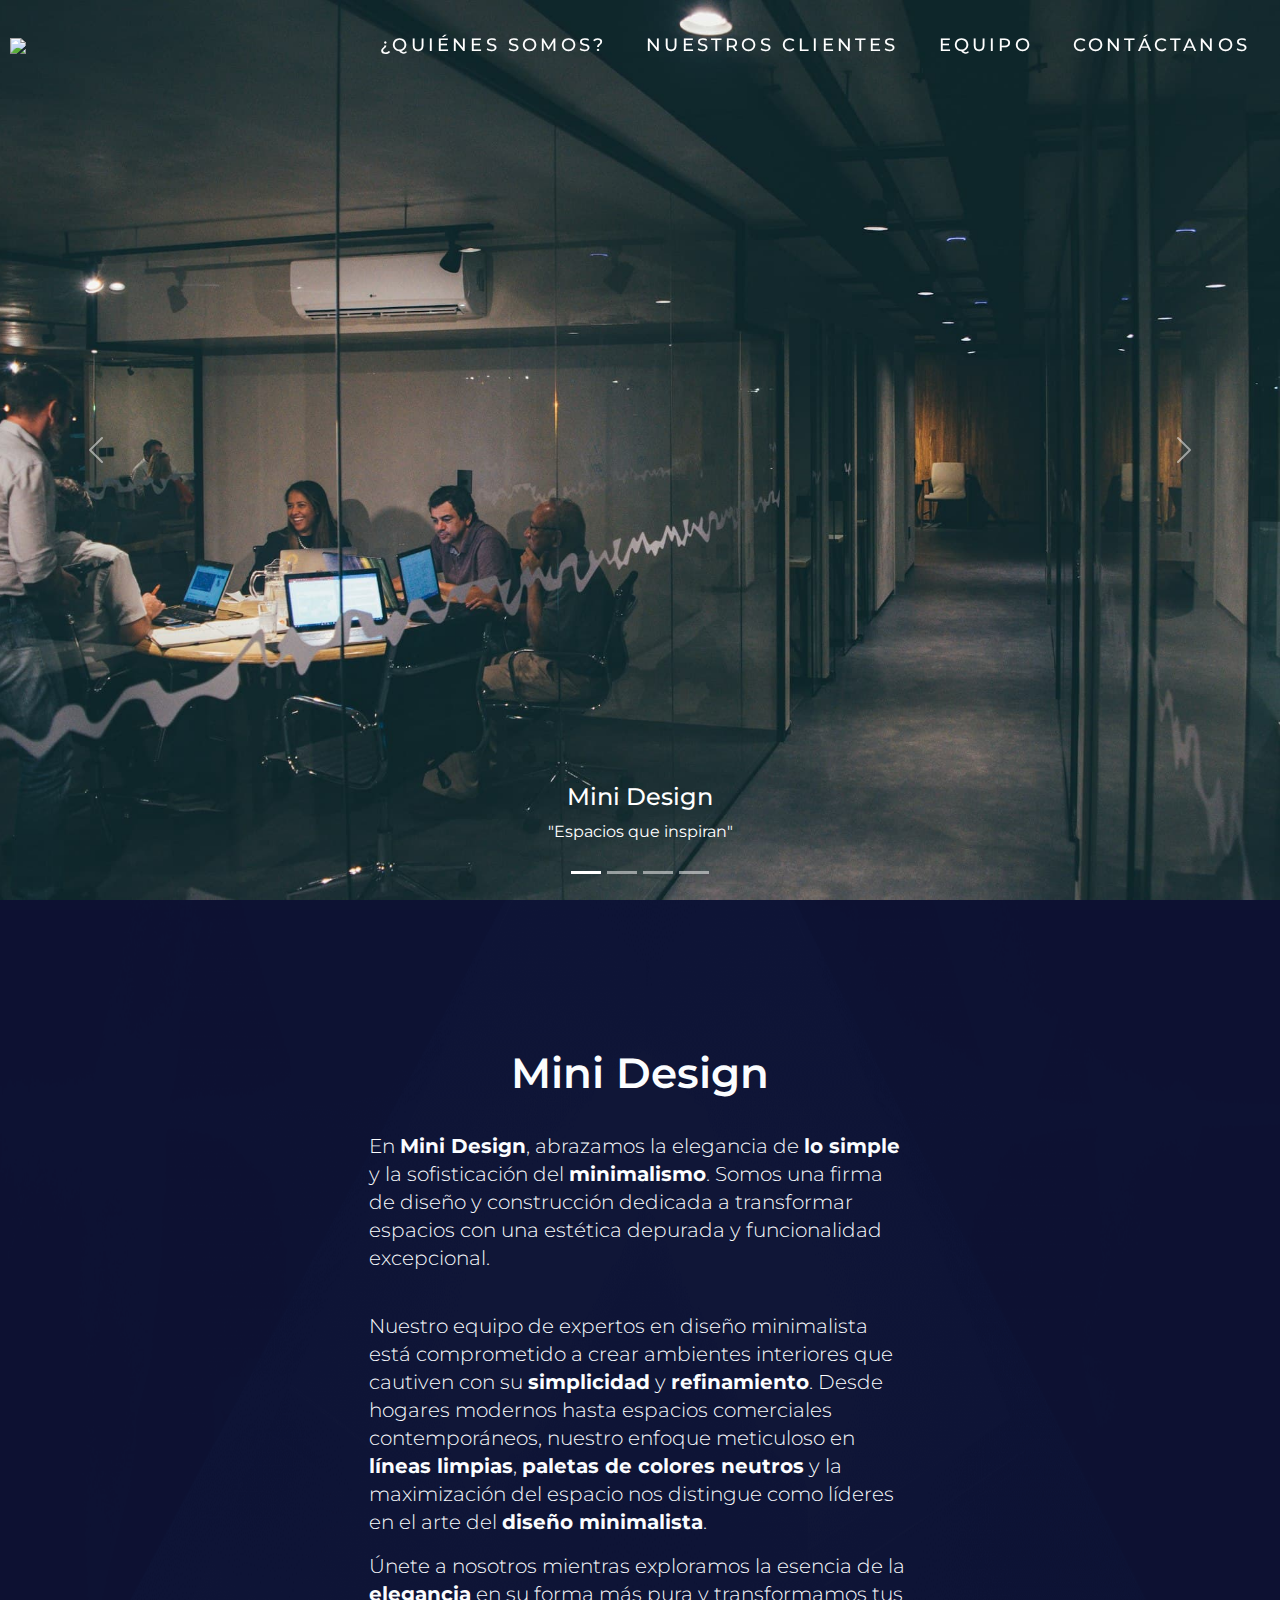
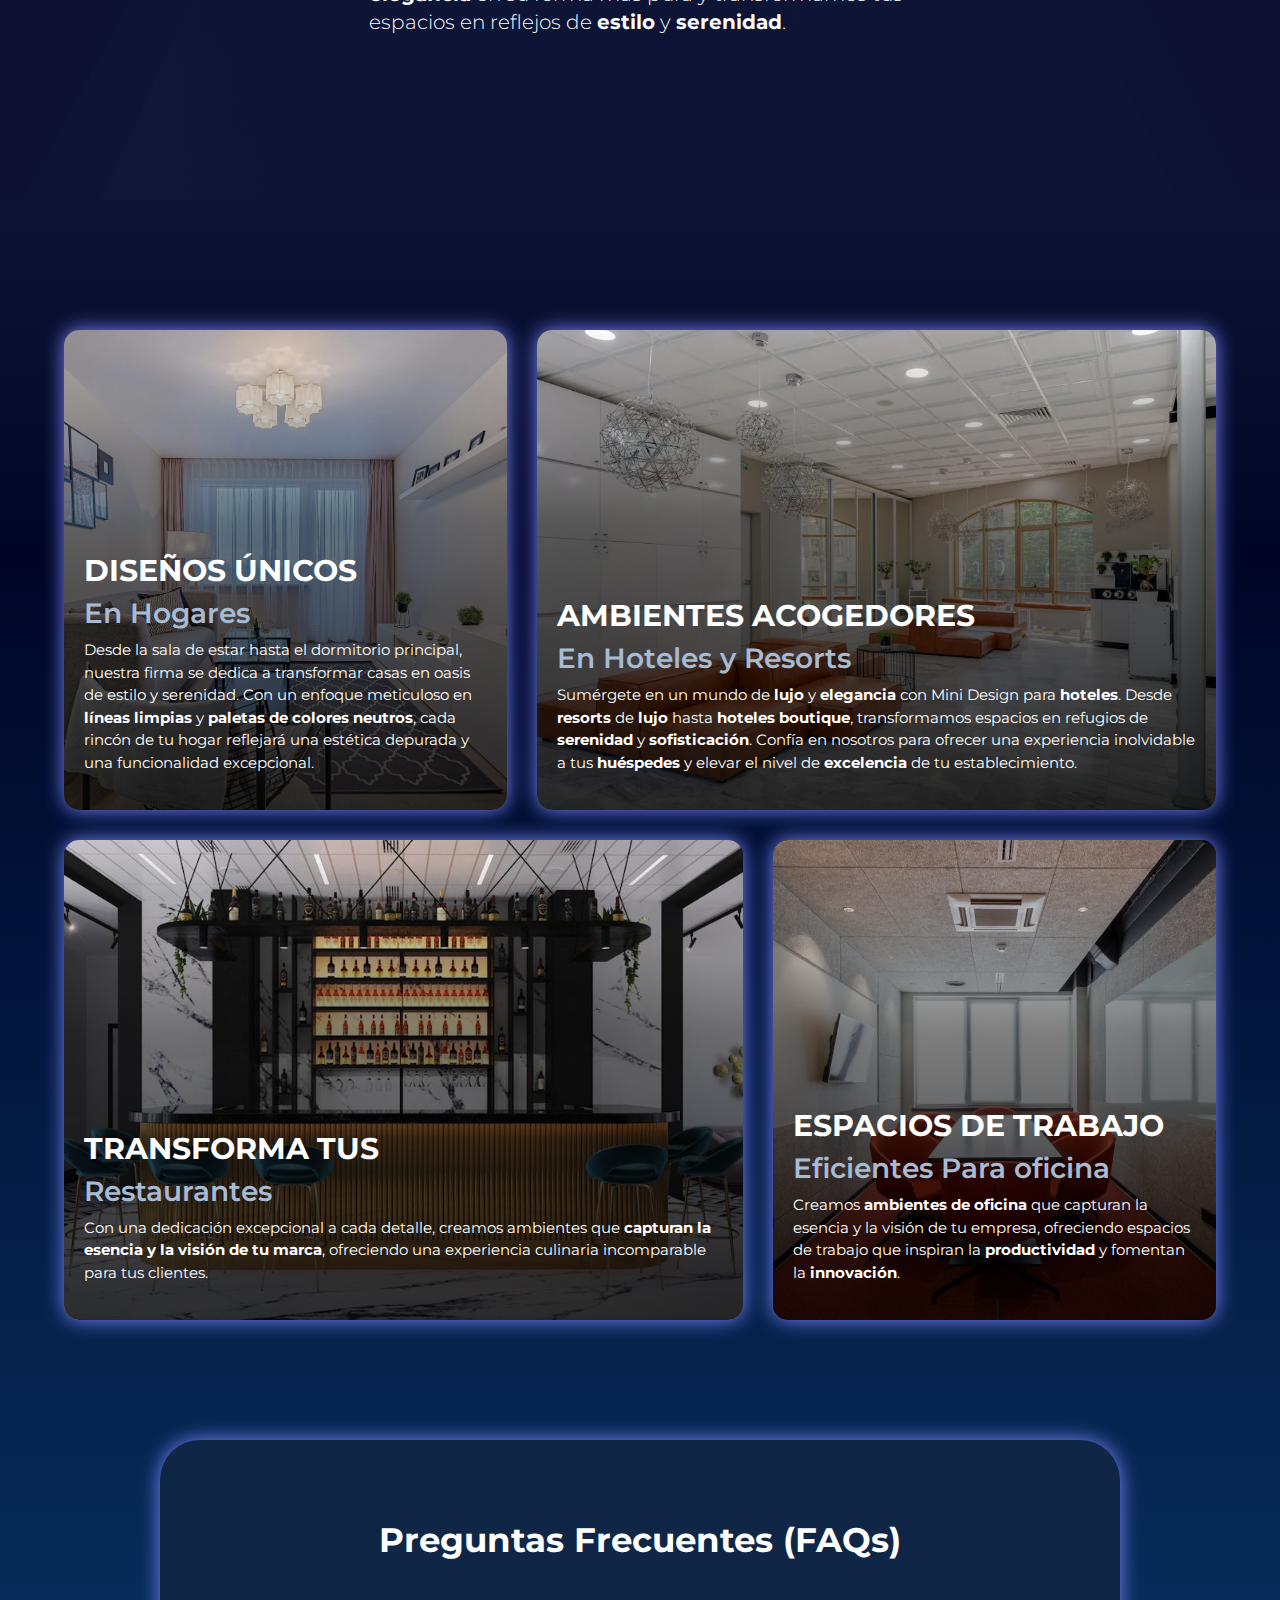
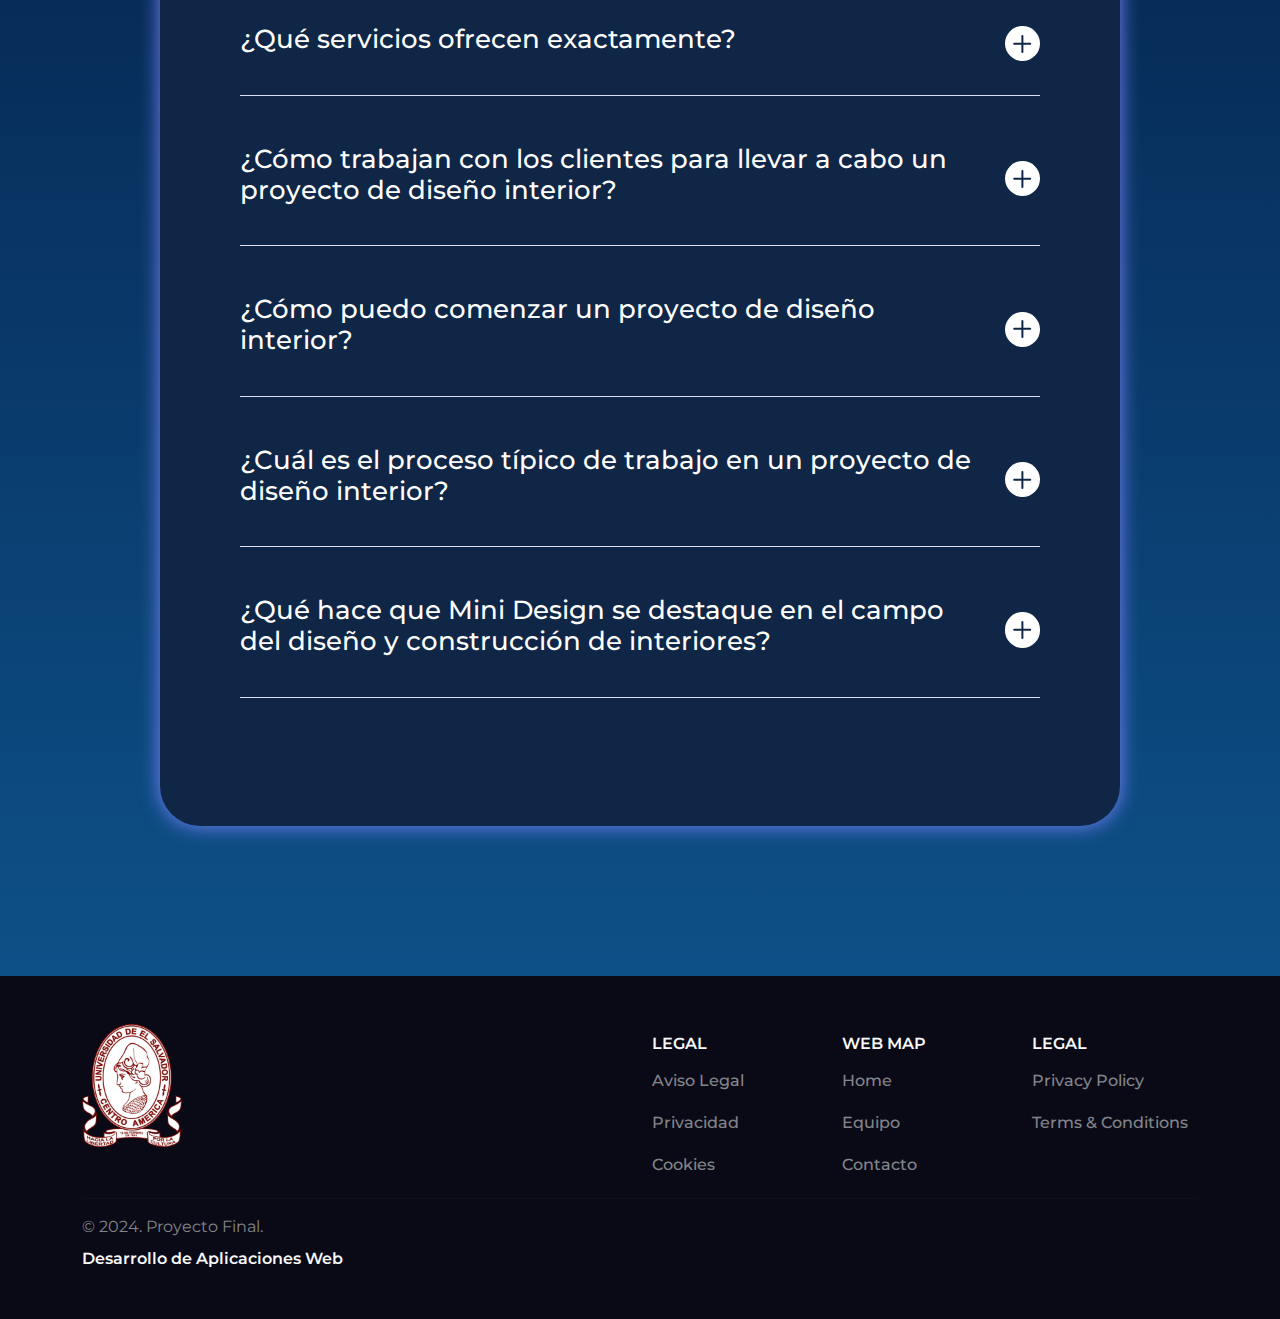
==== commit 4c87a176: "✔️ Update of the contact section" ====
--- a/index.html
+++ b/index.html
@@ -10,6 +10,8 @@
     integrity="sha384-QWTKZyjpPEjISv5WaRU9OFeRpok6YctnYmDr5pNlyT2bRjXh0JMhjY6hW+ALEwIH" crossorigin="anonymous">
   <!--CSS-->
   <link rel="stylesheet" href="css/style.css">
+  <!--Fav-icon-->
+  <link rel="icon" href="images/logo.png" type="image/png">
 </head>
 
 <body>
--- a/css/style.css
+++ b/css/style.css
@@ -30,7 +30,7 @@
   --font-family: "Montserrat", sans-serif;
   --fs-sm: 1.4rem;
   --fs-md: 1.6rem;
-  --fs-lg: 2.2rem;
+  --fs-lg: 2.1rem;
   --fw-regular: 400;
   --fw-medium: 500;
   --fw-bold: 700;
@@ -233,7 +233,7 @@
     content: "";
     position: absolute;
     inset: 0;
-    background-image: url(/images/home-bg-1.png);
+    background-image: url(../images/home-bg-1.png);
     background-size: 100vw calc(100% + 180px);
     background-position: 0 -171px;
     background-repeat: no-repeat;
@@ -340,7 +340,7 @@
   background: linear-gradient(to bottom, #0e1435 0%, #000527 15%, #1682c7 156%);
 
   & .bentos__container {
-    width: 100vw;
+    width: 100%;
     display: grid;
     grid-template-columns: repeat(10, 1fr);
     grid-auto-rows: 30rem;
@@ -359,7 +359,7 @@
         bottom: 0;
         width: 100%;
         height: 100%;
-        background: url(/images/bento-house.webp);
+        background: url(../images/bento-house.webp);
         background-position: center;
         background-size: cover;
         transition: scale 1s ease-in-out;
@@ -417,19 +417,19 @@
     & article:nth-child(2) {
       grid-column: span 10;
       & .bentos__image {
-        background-image: url(/images/bento-hotel.webp);
+        background-image: url(../images/bento-hotel.webp);
       }
     }
     & article:nth-child(3) {
       grid-column: span 10;
       & .bentos__image {
-        background-image: url(/images/bento-restaurant.webp);
+        background-image: url(../images/bento-restaurant.webp);
       }
     }
     & article:nth-child(4) {
       grid-column: span 10;
       & .bentos__image {
-        background-image: url(/images/bento-office.webp);
+        background-image: url(../images/bento-office.webp);
       }
     }
   }
@@ -544,41 +544,41 @@
     }
 
     & .clients-column:nth-child(1) {
-      background-image: url(/images/clientes/starbuck.jpg);
+      background-image: url(../images/clientes/starbuck.jpg);
       background-size:cover;
       background-position:center center;
       border-radius: 10px 10px 0px 0px;
     }
 
     & .clients-column:nth-child(2) {
-      background-image: url(/images/clientes/googleoff.webp);
+      background-image: url(../images/clientes/googleoff.webp);
       background-size:cover;
       background-position:bottom center; 
     }
 
     & .clients-column:nth-child(3) {
-      background-image: url(/images/clientes/microsoftoff.webp);
+      background-image: url(../images/clientes/microsoftoff.webp);
       background-size:cover;
       background-position:center center;
       
     }
     
     & .clients-column:nth-child(4) {
-      background-image: url(/images/clientes/cadejo.jpg);
+      background-image: url(../images/clientes/cadejo.jpg);
       background-size:cover;
       background-position:center center;
       border-radius: 0px 0px 10px 10px;
     }
 
     & .clients-column:nth-child(5) {
-      background-image: url(/images/clientes/dell.jpg);
+      background-image: url(../images/clientes/dell.jpg);
       background-size:cover;
       background-position:center center;
       border-radius: 0px 0px 10px 10px;
     }
 
     & .clients-column:nth-child(6) {
-      background-image: url(/images/clientes/hp.jpg);
+      background-image: url(../images/clientes/hp.jpg);
       background-size:cover;
       background-position:center center;
       border-radius: 0px 0px 10px 10px;
@@ -710,11 +710,11 @@
   border-radius: 2.5rem;
   width: 100%;
   max-width: 60rem;
-  padding: 5rem;
+  padding: 20px;
 }
 
 .accordion__title{
-  font-size: var(--fs-lg);
+  font-size: var(--fs-md);
   font-weight: var(--fw-bold);
   color: var(--color-title);
   text-align: center;
@@ -773,7 +773,7 @@
 }
 
 .accordion__question{
-  font-size: var(--fs-md);
+  font-size: var(--fs-sm);
   font-weight: var(--fw-medium);
   color: var(--color-title);
 }
@@ -944,8 +944,20 @@
           justify-content: center;
           align-items: center;
         }
-  
-      }
+      }
+    }
+
+    /* FAQS */
+    .accordion__wrapper {
+      padding: 5rem;
+    }
+
+    .accordion__title{
+      font-size: var(--fs-lg);
+    }
+
+    .accordion__question{
+      font-size: var(--fs-md);
     }
 }
 
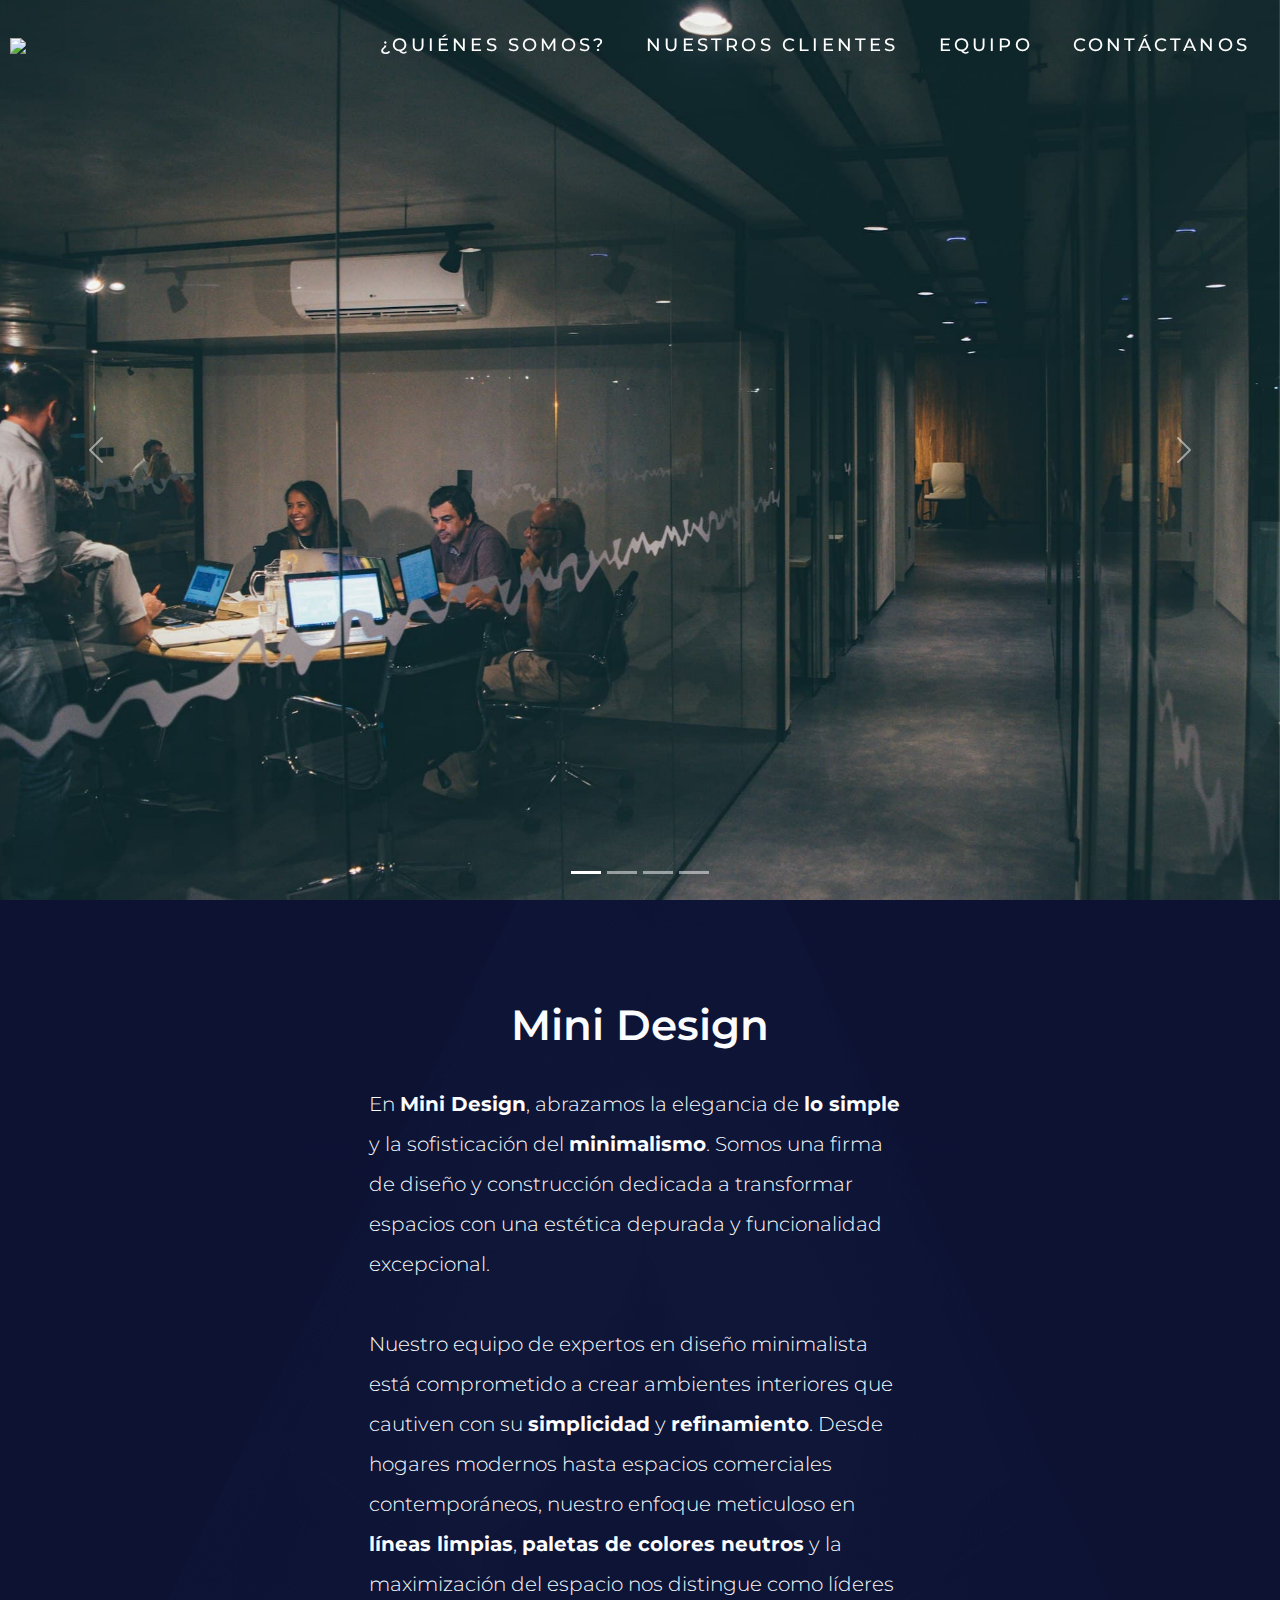
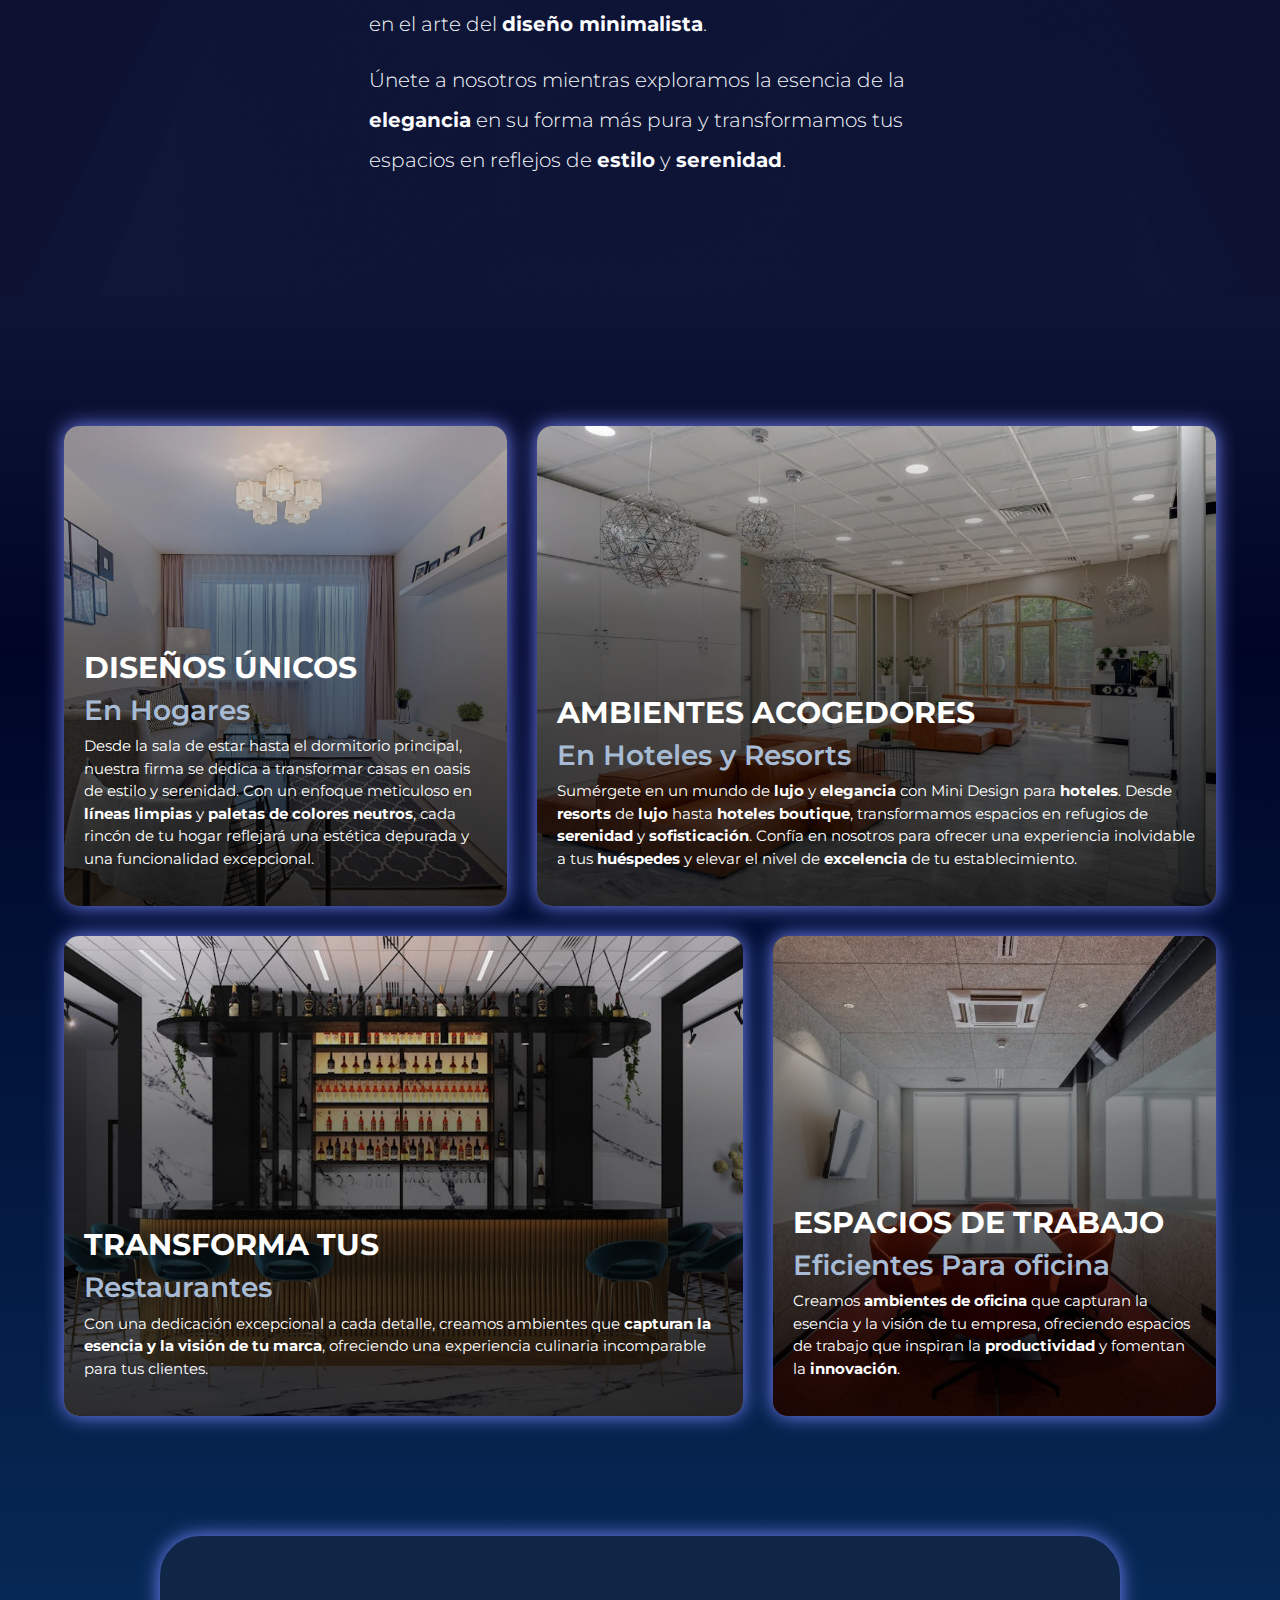
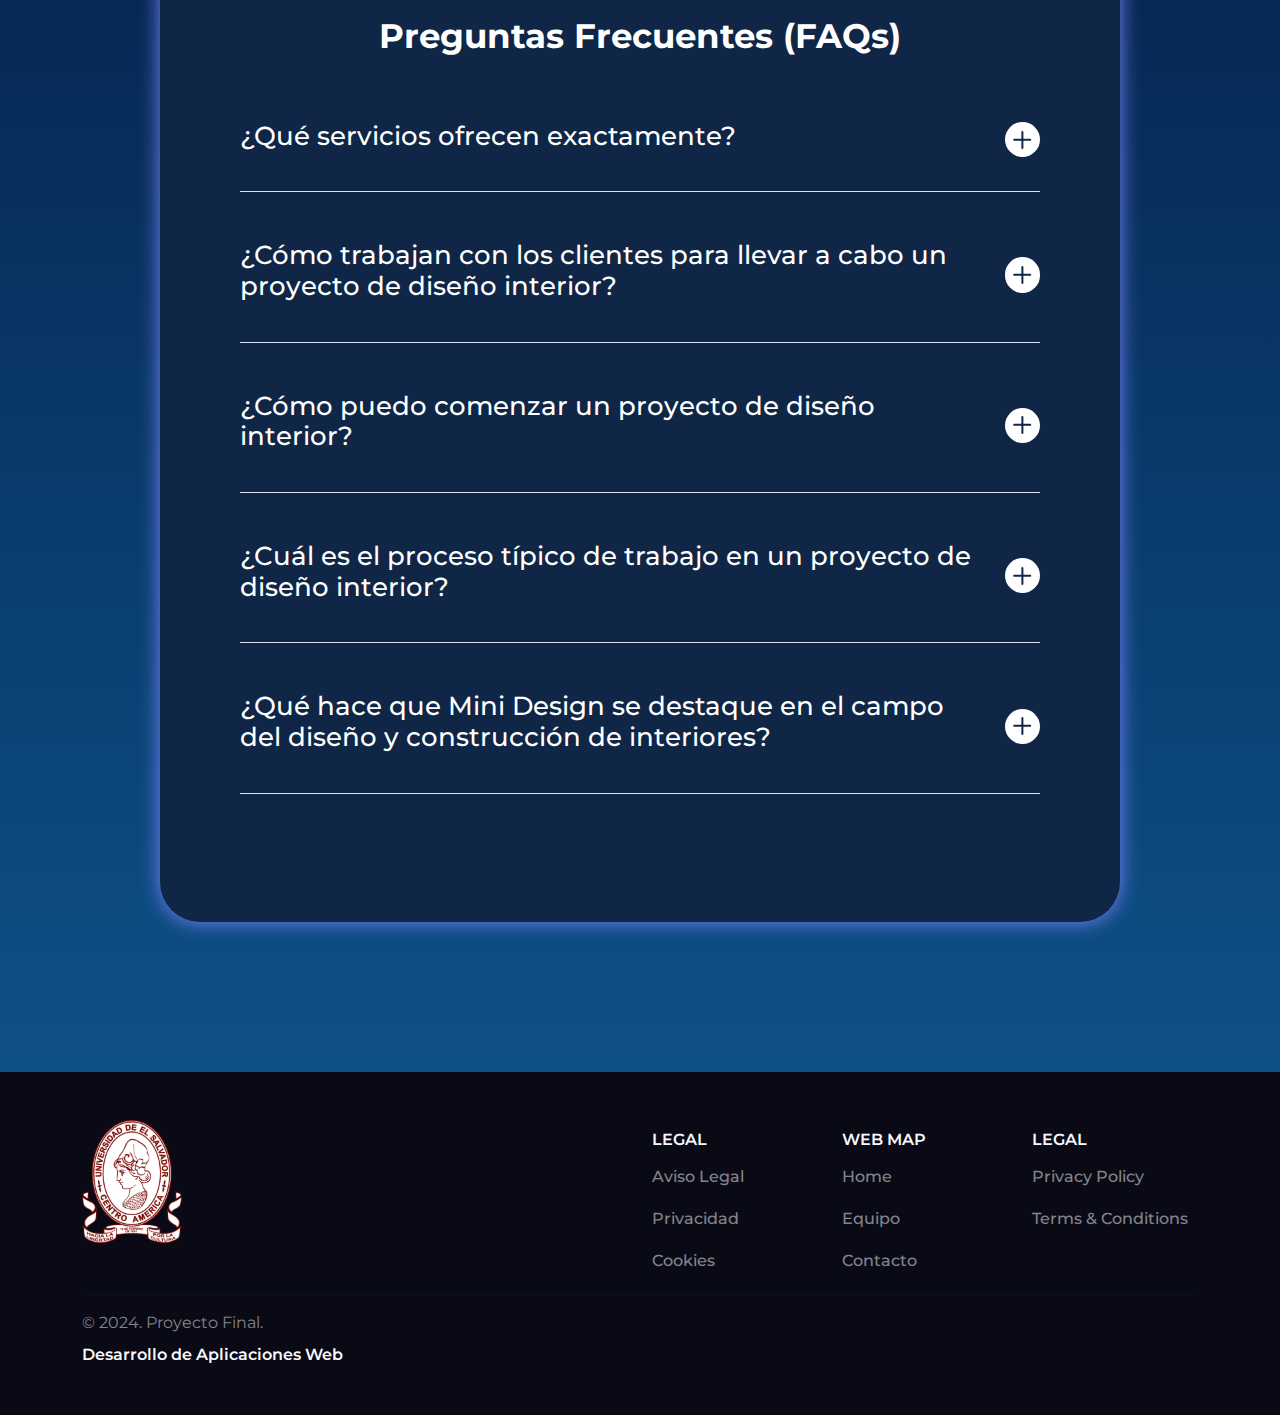
==== commit 95141732: ":art: effects and style fixes" ====
--- a/index.html
+++ b/index.html
@@ -4,7 +4,7 @@
 <head>
   <meta charset="UTF-8">
   <meta name="viewport" content="width=device-width, initial-scale=1.0">
-  <title>Index</title>
+  <title>Mini Design</title>
   <!--BOOTSTRAP-->
   <link href="https://cdn.jsdelivr.net/npm/bootstrap@5.3.3/dist/css/bootstrap.min.css" rel="stylesheet"
     integrity="sha384-QWTKZyjpPEjISv5WaRU9OFeRpok6YctnYmDr5pNlyT2bRjXh0JMhjY6hW+ALEwIH" crossorigin="anonymous">
@@ -58,19 +58,31 @@
       <div class="carousel-inner">
         <div class="carousel-item active">
           <img src="images/slider/slider-1.jpg" class="d-block" alt="...">
+          <div class="carousel-caption downToUp  d-md-block">
+            <h4>Mini Design</h4>
+            <p>"Espacios que inspiran"</p>
+          </div>
+        </div>
+        <div class="carousel-item">
+          <img src="images/slider/slider-2.jpg" class="d-block" alt="...">
           <div class="carousel-caption  d-md-block">
             <h4>Mini Design</h4>
             <p>"Espacios que inspiran"</p>
           </div>
         </div>
         <div class="carousel-item">
-          <img src="images/slider/slider-2.jpg" class="d-block" alt="...">
-        </div>
-        <div class="carousel-item">
           <img src="images/slider/slider-3.jpg" class="d-block" alt="...">
+          <div class="carousel-caption  d-md-block">
+            <h4>Mini Design</h4>
+            <p>"Espacios que inspiran"</p>
+          </div>
         </div>
         <div class="carousel-item">
           <img src="images/slider/slider-4.jpg" class="d-block" alt="...">
+          <div class="carousel-caption  d-md-block">
+            <h4>Mini Design</h4>
+            <p>"Espacios que inspiran"</p>
+          </div>
         </div>
       </div>
 
--- a/css/style.css
+++ b/css/style.css
@@ -258,6 +258,7 @@
 
     & .summary__text {
       text-align: left;
+      line-height: 2;
 
       & p:first-child {
         margin-bottom: 2.5rem;
@@ -285,6 +286,7 @@
 
 /* WE ARE SECTION */
 #we_are-section {
+  background-image: url("https://st.hzcdn.com/simgs/pictures/living-rooms/vida-north-park-apartments-christian-brothers-flooring-and-interiors-inc-img~92e17ba30e589292_14-7872-1-8ecceb1.jpg");
   position: relative;
   min-height: 90vh;
   max-width: 100vw;
@@ -297,14 +299,28 @@
   align-items: center;
   background-color: var(--blue);
   text-align: center;
+  overflow: hidden;
+
+  &::before {
+    content: '';
+    position: absolute;
+    top: 0;
+    left: 0;
+    width: 100%;
+    height: 100%;
+    background-color: rgba(0, 0, 0, 0.5); /* Oscurecer con negro semitransparente */
+    z-index: 1;
+  }
 
   & .we_are__container {
+    position: relative;
+    z-index: 2;
     padding: 30px 0;
     display: flex;
     flex-direction: column;
+    line-height: 2;
     gap: 25px;
     width: 80vw;
-    /* ADD DESKTOP */
     max-width: 1300px;
     text-align: center;
     margin-top: 75px;
@@ -329,6 +345,72 @@
     }
   }
 }
+
+
+/* COSTUMERS SECTION */
+#costumers-section {
+  background-image: url("https://static.vecteezy.com/system/resources/thumbnails/035/093/911/small_2x/you-can-use-the-blurred-focus-of-a-white-open-space-office-interior-as-a-background-with-wooden-table-free-photo.jpg");
+  position: relative;
+  background-size: cover;
+  min-height: 90vh;
+  max-width: 100vw;
+  font-size: 20px;
+  color: var(--white);
+  line-height: 1.4;
+  font-weight: 300;
+  display: flex;
+  justify-content: center;
+  align-items: center;
+  background-color: var(--blue);
+  text-align: center;
+  overflow: hidden;
+
+  &::before {
+    content: '';
+    position: absolute;
+    top: 0;
+    left: 0;
+    width: 100%;
+    height: 100%;
+    background-color: rgba(0, 0, 0, 0.5); /* Oscurecer con negro semitransparente */
+    z-index: 1;
+  }
+
+  & .we_are__container {
+    position: relative;
+    z-index: 2;
+    padding: 30px 0;
+    display: flex;
+    flex-direction: column;
+    line-height: 2;
+    gap: 25px;
+    width: 80vw;
+    max-width: 1300px;
+    text-align: center;
+    margin-top: 75px;
+
+    & h1 {
+      display: block;
+      font-size: 42px;
+      font-weight: 600;
+      line-height: 1.22;
+    }
+
+    & .we_are__text {
+      text-align: left;
+
+      & p:first-child {
+        margin-bottom: 2.5rem;
+      }
+
+      & strong {
+        font-weight: bold;
+      }
+    }
+  }
+}
+
+
 
 #bentos {
   padding: 30px;
@@ -383,6 +465,7 @@
 
       & .bentos__content {
         position: relative;
+        cursor: pointer;
         display: flex;
         flex-direction: column;
         justify-content: flex-end;
@@ -509,6 +592,10 @@
 }
 .rectangular-text a:hover {
   color: rgb(104, 183, 248); 
+}
+
+.bold{
+  font-weight: bold;
 }
 
 /* CLIENTS REVIEW */
@@ -690,6 +777,7 @@
     & .equipo__container {
       & .equipo__item {
         flex-basis: 45%;
+        cursor: pointer;
       }
     }
   }
@@ -1066,7 +1154,7 @@
 
 .form {
   width: auto;
-  background: #090a16;
+  background: #0000002d;
   backdrop-filter: blur(5px);
   padding: 30px;
   margin: auto;
@@ -1075,14 +1163,21 @@
   font-family: 'Calibri';
   color: white;
   box-shadow: 7px 13px 37px #0e1435;
-  border: 1px solid #fff;
+
+  input,
+  textarea {
+    transition: box-shadow 0.3s ease-in-out; /* Aplica la transición en el estado normal */
+  }
 
   & input:hover, 
-    textarea:hover,
-    input:focus {
-    box-shadow: 0 0 20px #fff8;
-  }
-}
+  & textarea:hover,
+  & input:focus {
+    box-shadow: 0 0 20px rgba(255, 255, 255, 0.226);
+  }
+}
+
+
+
 
 .form h4 {
   font-size: 30px;
@@ -1091,32 +1186,35 @@
 
 .controls {
   width: 100%;
-  background: #090a16;
+  background: #090a1674;
   padding: 10px;
   border-radius: 10px;
   margin-bottom: 16px;
-  border: 1px solid #fff;
-  font-family: 'Calibri';
+  border: 0.1px solid #ffffff51;
   font-size: 18px;
   color: white;
 }
 
 .controls::placeholder {
-  color: white;
+  color: rgba(255, 255, 255, 0.477);
 }
 
 .form .boton {
   width: 100%;
-  background: #090a16;
+  background: #ffffff;
+  font-weight: bold;
   border: none;
-  border: 1px solid #fff;
   border-radius: 10px;
   padding: 12px;
-  color: white;
+  color: rgb(0, 0, 0);
   margin: 16px 0;
   font-size: 20px;
-}
-
+  transition: background-color 0.3s ease-in-out;
+}
+
+.boton:hover{
+  background-color: #ffffffd7;
+}           
 
 .contenedor_contact {
   display: flex;
@@ -1124,9 +1222,9 @@
   align-items: center;
   width: auto;
   margin: 0 auto; 
-  background-color: #090a16; 
+  background: #0000002d;
   padding: 25px; 
-  border: 1px solid #fff; 
+  /* border: 1px solid #fff;  */
   border-radius: 15px; 
   margin-bottom: 25px;
 
@@ -1154,12 +1252,11 @@
 }
 
 .rectangular-text {
-  border: 1px solid #fff; 
   border-radius: 25px;
   padding: 10px; 
   width: 80%; 
   margin: 50px auto;
-  background-color: #090a16;
+  background: #0000002d;
 }
 
 /* Estilos CSS para el modal box */
@@ -1257,3 +1354,72 @@
   justify-content: center;
   align-items: center;
 }
+
+.grow{
+  transition: .5s, color .10s;
+      -webkit-transition: .5s, color .10s;
+      -moz-transition: .5s, color .10s;
+}
+.grow:hover{
+  transform: scale3d(1.5, 1.5, 0.3);
+      -webkit-transform: scale3d(1.5, 1.5, 0.3);
+      -moz-transform: scale3d(1.5, 1.5, 0.3);
+}
+
+              
+.jello {
+  animation-name: jello;
+      -webkit-animation-name: jello;
+      -moz-animation-name: jello;
+  animation-duration: 1s;
+      -webkit-animation-duration: 1s;
+      -moz-animation-duration: 1s;
+  transform-origin: center;
+      -webkit-transform-origin: center;
+      -moz-transform-origin: center;
+}
+
+  @keyframes jello {
+      from,11.1%,to {transform: translate3d(0, 0, 0);}
+      22.2% {transform: skewX(-12.5deg) skewY(-12.5deg);}
+      33.3% {transform: skewX(6.25deg) skewY(6.25deg);}
+      44.4% {transform: skewX(-3.125deg) skewY(-3.125deg);}
+      55.5% {transform: skewX(1.5625deg) skewY(1.5625deg);}
+      66.6% {transform: skewX(-0.78125deg) skewY(-0.78125deg);}
+      77.7% {transform: skewX(0.390625deg) skewY(0.390625deg);}
+      88.8% {transform: skewX(-0.1953125deg) skewY(-0.1953125deg);}
+  }
+
+  .upToDown {
+    opacity: 0;
+    transform: translateY(-100%);
+    animation: aparecerDesdeArriba 1s ease-out forwards;
+  }
+
+  @keyframes aparecerDesdeArriba {
+    0% {
+      opacity: 0;
+      transform: translateY(-100%);
+    }
+    100% {
+      opacity: 1;
+      transform: translateY(0);
+    }
+  }
+
+  .downToUp {
+    opacity: 0;
+    transform: translateY(100%);
+    animation: aparecerDesdeAbajo 1s ease-out forwards;
+  }
+
+  @keyframes aparecerDesdeAbajo {
+    0% {
+      opacity: 0;
+      transform: translateY(100%);
+    }
+    100% {
+      opacity: 1;
+      transform: translateY(0);
+    }
+  }
